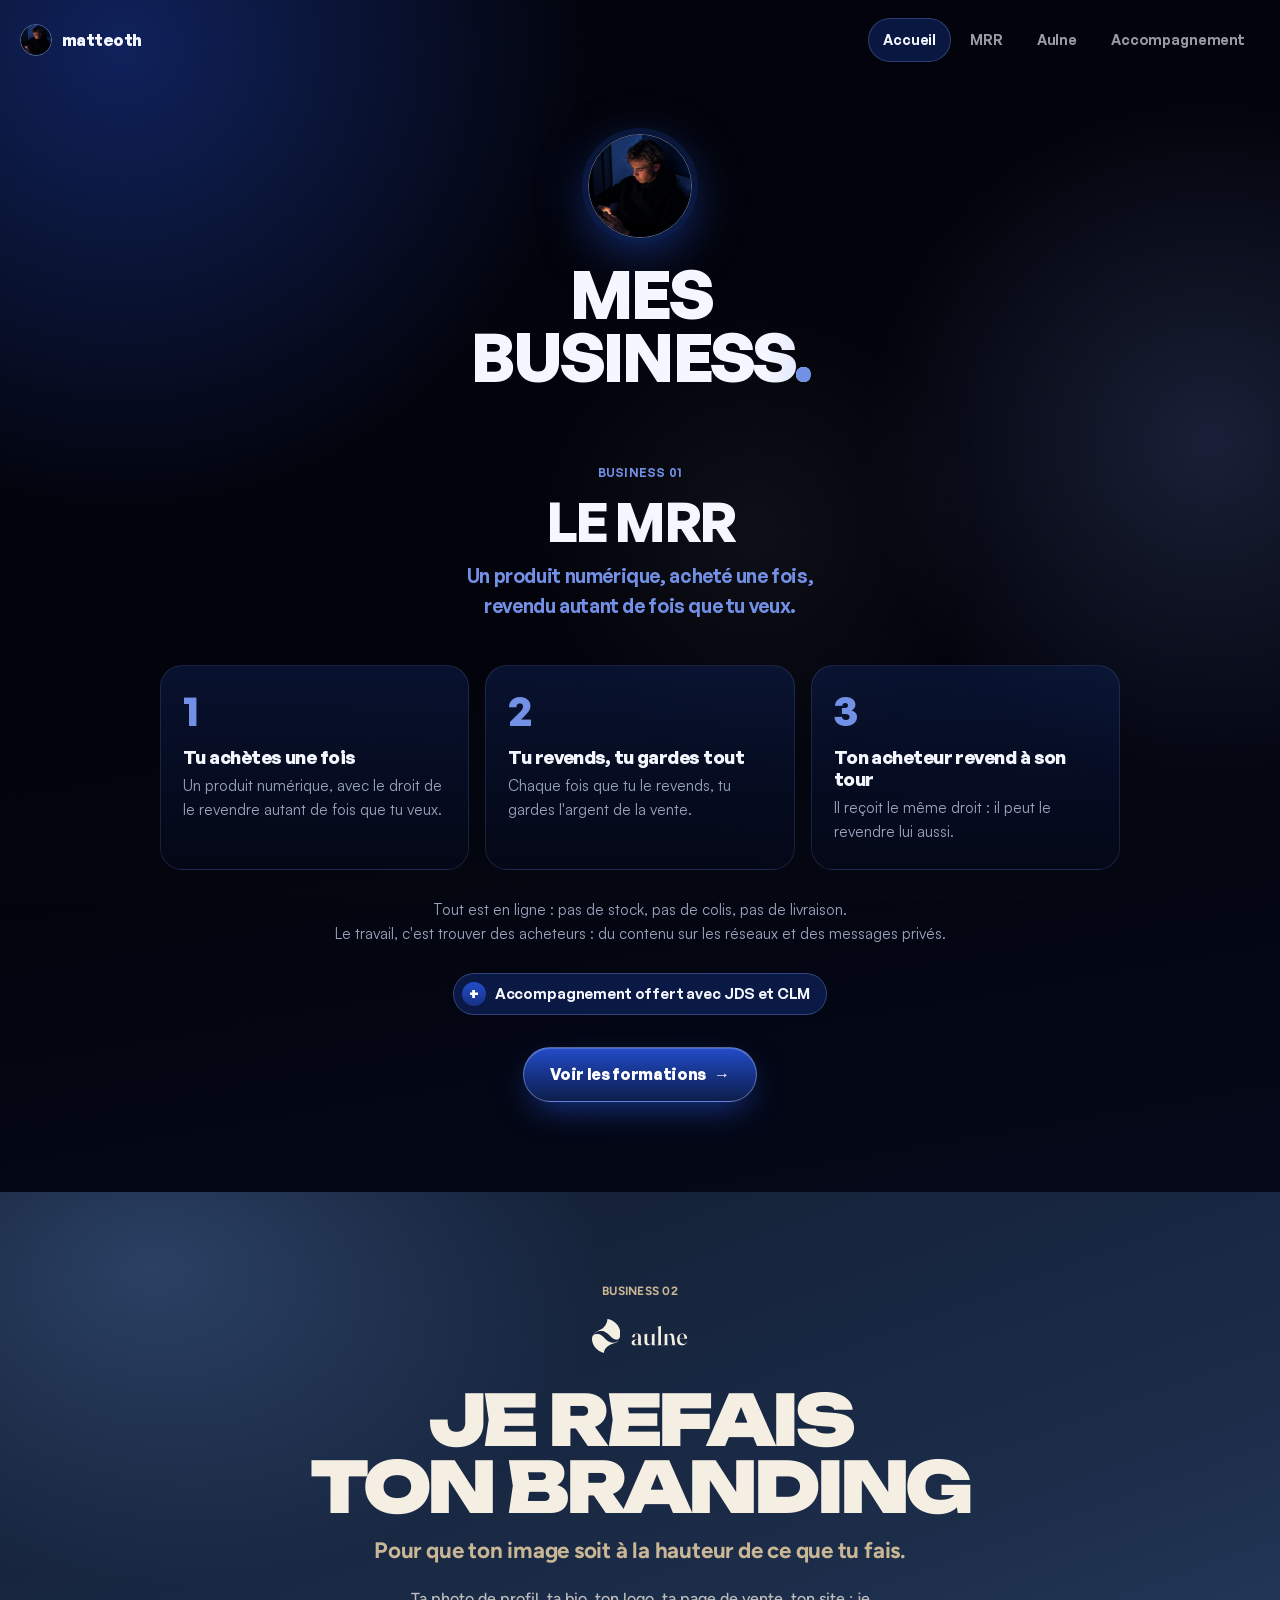
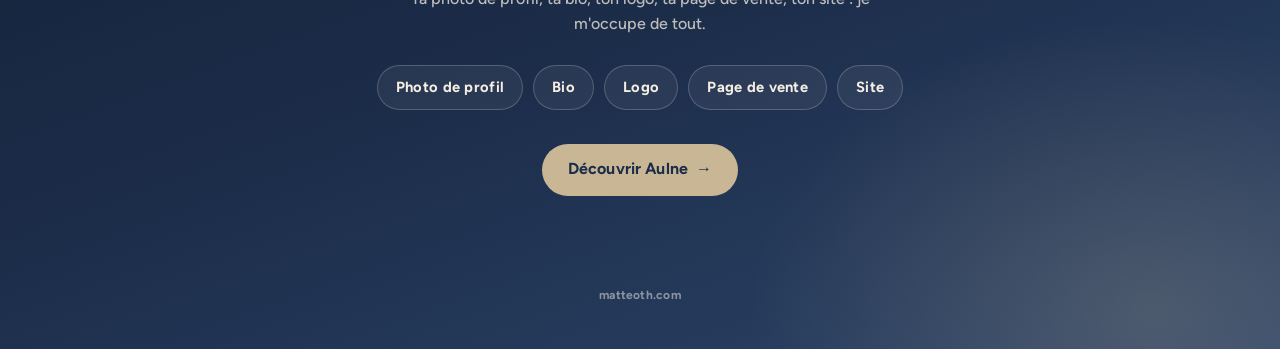
==== index.html @ e6121492 "Accompagnement : 1.1 en violet, MRR inclus dans JDS & CLM - 1.1 : le bleu vif ne convenait pas ; vio" ====
<!DOCTYPE html>
<html lang="fr">
<head>
  <meta charset="UTF-8" />
  <!-- Le zoom reste AUTORISÉ : couper le pincement prive de la page ceux
       qui en ont besoin pour la lire. -->
  <meta name="viewport" content="width=device-width, initial-scale=1, viewport-fit=cover" />

  <title>Matteo — Mes business</title>
  <meta name="description" content="Mes business : le MRR, des formations pour vendre des produits numériques, et Aulne — je refais ton branding." />
  <link rel="canonical" href="https://matteoth.com/" />
  <meta property="og:type" content="website" />
  <meta property="og:url" content="https://matteoth.com/" />
  <meta property="og:title" content="Matteo — Mes business" />
  <meta property="og:description" content="Mes business : le MRR et Aulne." />
  <meta property="og:locale" content="fr_FR" />

  <!-- Tous dérivés d'une seule photo par scripts/marque.py. -->
  <link rel="icon" type="image/png" sizes="32x32" href="/assets/favicon-32.png?v=3" />
  <link rel="icon" type="image/png" sizes="192x192" href="/assets/favicon-192.png?v=3" />
  <!-- Safari demande /apple-touch-icon.png à la racine sans lire ce HTML :
       le fichier ne peut pas déménager. -->
  <link rel="apple-touch-icon" sizes="180x180" href="/apple-touch-icon.png?v=3" />
  <meta name="theme-color" content="#040817" />

  <!-- Polices servies par le site (voir assets/fonts.css). Le crossorigin
       n'est pas décoratif : sans lui le préchargement est refait. -->
  <link rel="preload" href="/assets/fonts/general-sans-700.woff2" as="font" type="font/woff2" crossorigin />
  <link rel="preload" href="/assets/fonts/satoshi-400.woff2" as="font" type="font/woff2" crossorigin />
  <link rel="stylesheet" href="/assets/fonts.css" />
  <link rel="preload" href="/aulne/fonts/unbounded-latin-wght-normal.woff2" as="font" type="font/woff2" crossorigin />
  <link rel="stylesheet" href="/assets/site.css?v=19" />
</head>

<body>
  <div class="halo vif" aria-hidden="true"></div>
  <div class="halo clair" aria-hidden="true"></div>
  <div class="halo blanc" aria-hidden="true"></div>
  <div class="grain" aria-hidden="true"></div>

  <!-- EN-TÊTE DE PAGE : la barre, la photo, le titre. Plus d'horizon ni de
       cartes : consigne de Thomas, les deux business s'expliquent juste
       dessous, chacun dans sa propre section. -->
  <div class="premier-ecran">

    <!-- La marque à gauche, la barre à droite : la même disposition que la
         page Aulne, dans les couleurs du site. -->
    <header class="entete">
      <a class="marque" href="/"><img src="/assets/profil.jpg?v=3" alt="" width="32" height="32" />matteoth</a>
      <nav class="barre" aria-label="Navigation">
        <a href="/" aria-current="page">Accueil</a>
        <a href="/mrr">MRR</a>
        <a href="/aulne">Aulne</a>
        <a href="/accompagnement">Accompagnement</a>
      </nav>
    </header>

    <main>
      <img src="/assets/profil.jpg?v=3" alt="Matteo" class="profil" width="104" height="104" />
      <h1 class="titre">Mes<br />business<span class="point">.</span></h1>

    </main>
  </div>

  <!-- LE BUSINESS — le MRR, avec les mots de Matteo. Volontairement
       simple : deux versions illustrées (au trait, puis en relief avec une
       scène animée) ont été jugées chargées. Trois étapes, une ligne de
       faits, un bouton. Rien d'ajouté : ni chiffre, ni promesse de gain. -->
  <section class="business" id="business">
    <span class="surtitre">Business 01</span>
    <h2 class="titre">Le MRR</h2>
    <p class="accroche">Un produit numérique, acheté une fois, revendu autant de fois que tu veux.</p>

    <ol class="etapes">
      <li class="etape">
        <span class="num">1</span>
        <h3>Tu achètes une fois</h3>
        <p>Un produit numérique, avec le droit de le revendre autant de fois que tu veux.</p>
      </li>
      <li class="etape">
        <span class="num">2</span>
        <h3>Tu revends, tu gardes tout</h3>
        <p>Chaque fois que tu le revends, tu gardes l'argent de la vente.</p>
      </li>
      <li class="etape">
        <span class="num">3</span>
        <h3>Ton acheteur revend à son tour</h3>
        <p>Il reçoit le même droit : il peut le revendre lui aussi.</p>
      </li>
    </ol>

    <p class="en-ligne">
      Tout est en ligne : pas de stock, pas de colis, pas de livraison.<br />
      Le travail, c'est trouver des acheteurs : du contenu sur les réseaux et des messages privés.
    </p>

    <p class="cadeau"><span class="cadeau-ico" aria-hidden="true">+</span>Accompagnement offert avec JDS et CLM</p>
    <div class="suite"><a class="acheter" href="/mrr">Voir les formations <span aria-hidden="true">&rarr;</span></a></div>
  </section>

  <!-- AULNE — business 02, DANS LA DA D'AULNE et non dans celle du site :
       même fond nuit → marine → indigo, mêmes polices (Unbounded, Figtree),
       même logo que la page /aulne. Texte au TUTOIEMENT et à la première
       personne, à la demande de Thomas : plus familier que le vouvoiement de
       la plateforme de marque. -->
  <svg width="0" height="0" style="position:absolute" aria-hidden="true">
    <defs>
      <symbol id="emb" viewBox="0 0 836 1000"><path d="M455.3 2.4C454.1 4.5 452.6 9.3 451.8 13.4C451.0 17.5 451.1 22.4 450.6 26.8C450.1 31.3 449.5 35.8 448.8 40.3C448.1 44.7 447.4 49.2 446.5 53.7C445.6 58.2 444.6 62.6 443.5 67.1C442.4 71.6 441.2 76.1 440.0 80.5C438.7 85.0 437.4 89.5 435.9 94.0C434.5 98.4 432.9 102.9 431.2 107.4C429.6 111.9 428.0 116.3 426.2 120.8C424.4 125.3 422.4 129.8 420.3 134.2C418.2 138.7 416.1 143.2 413.8 147.7C411.5 152.1 409.1 156.6 406.6 161.1C404.1 165.5 401.4 170.0 398.6 174.5C395.9 179.0 393.1 183.4 390.1 187.9C387.0 192.4 383.9 196.9 380.5 201.3C377.2 205.8 373.7 210.3 370.0 214.8C366.3 219.2 362.4 223.7 358.3 228.2C354.2 232.7 349.8 237.3 345.5 241.6C341.3 246.0 337.0 250.3 332.7 254.3C328.5 258.3 324.4 261.8 320.0 265.5C315.7 269.1 311.2 272.8 306.8 276.2C302.4 279.7 297.9 283.1 293.4 286.3C288.9 289.5 284.4 292.7 280.0 295.6C275.5 298.6 271.0 301.3 266.5 304.0C262.1 306.7 257.6 309.3 253.1 311.9C248.6 314.4 244.2 316.8 239.7 319.3C235.2 321.7 230.7 324.1 226.3 326.4C221.8 328.7 217.3 330.9 212.8 333.0C208.4 335.1 203.9 337.2 199.4 339.3C195.0 341.3 190.5 343.4 186.0 345.6C181.5 347.8 177.1 350.1 172.6 352.4C168.1 354.7 163.6 357.0 159.2 359.3C154.7 361.6 150.2 363.9 145.7 366.3C141.3 368.7 136.8 371.3 132.3 374.0C127.8 376.7 123.4 379.5 118.9 382.4C114.4 385.3 109.9 388.2 105.5 391.4C101.0 394.6 96.5 398.0 92.1 401.6C87.8 405.1 83.7 408.7 79.4 412.6C75.2 416.5 70.6 420.9 66.6 425.0C62.5 429.2 58.6 433.4 55.0 437.7C51.4 441.9 48.2 446.2 45.0 450.6C41.8 455.0 38.7 459.6 35.8 464.0C33.0 468.5 30.5 473.0 28.1 477.5C25.7 481.9 23.5 486.4 21.4 490.9C19.3 495.4 17.3 499.8 15.6 504.3C13.9 508.8 12.4 513.3 11.0 517.7C9.6 522.2 8.4 526.7 7.3 531.2C6.1 535.6 5.1 540.1 4.2 544.6C3.4 549.1 2.6 553.5 2.1 558.0C1.5 562.5 1.2 567.0 0.9 571.4C0.6 575.9 0.3 580.4 0.2 584.9C0.0 589.3 0.1 593.8 0.2 598.3C0.3 602.7 0.6 607.2 1.0 611.7C1.3 616.2 1.6 620.6 2.1 625.1C2.6 629.6 3.3 634.1 4.0 638.5C4.8 643.0 5.5 647.5 6.4 652.0C7.3 656.4 8.3 660.9 9.3 665.4C10.4 669.9 11.6 674.3 12.8 678.8C14.1 683.3 15.4 687.8 16.8 692.2C18.1 696.7 19.6 701.2 21.1 705.7C22.7 710.1 24.4 714.6 26.1 719.1C27.8 723.6 29.6 728.0 31.5 732.5C33.4 737.0 35.4 741.5 37.4 745.9C39.5 750.4 41.6 754.9 43.9 759.3C46.2 763.8 48.9 768.3 51.4 772.8C54.0 777.2 56.4 781.7 59.1 786.2C61.8 790.7 64.7 795.1 67.6 799.6C70.6 804.1 73.6 808.6 76.8 813.0C79.9 817.5 83.2 822.1 86.5 826.5C89.9 830.8 93.4 834.9 96.9 839.1C100.4 843.3 103.7 847.3 107.5 851.6C111.4 855.9 115.6 860.4 119.8 864.8C124.1 869.3 128.8 873.9 133.3 878.2C137.7 882.6 142.2 886.7 146.7 890.7C151.2 894.7 155.6 898.3 160.1 902.0C164.6 905.7 169.1 909.4 173.5 912.8C178.0 916.2 182.5 919.4 187.0 922.6C191.4 925.8 195.9 928.9 200.4 931.9C204.9 934.9 209.3 937.8 213.8 940.6C218.3 943.4 222.8 946.0 227.2 948.6C231.7 951.2 236.2 953.9 240.7 956.3C245.1 958.7 249.6 961.1 254.1 963.3C258.5 965.6 263.0 967.7 267.5 969.8C272.0 971.9 276.4 974.0 280.9 976.0C285.4 977.9 289.9 979.8 294.3 981.6C298.8 983.4 303.3 985.1 307.8 986.7C312.2 988.4 316.7 989.9 321.2 991.4C325.7 992.9 330.3 994.9 334.6 995.8C338.9 996.8 344.1 998.6 346.8 997.0C349.6 995.5 350.1 990.6 351.2 986.6C352.3 982.6 352.5 977.6 353.2 973.2C354.0 968.7 354.8 964.2 355.9 959.7C356.9 955.3 358.1 950.8 359.4 946.3C360.7 941.8 362.1 937.4 363.8 932.9C365.4 928.4 367.2 923.9 369.2 919.5C371.1 915.0 373.4 910.5 375.6 906.0C377.8 901.6 380.0 897.1 382.5 892.6C385.0 888.1 387.8 883.7 390.6 879.2C393.5 874.7 396.4 870.2 399.6 865.8C402.8 861.3 406.4 856.7 410.0 852.3C413.5 848.0 417.2 843.5 421.0 839.4C424.7 835.3 428.6 831.3 432.5 827.6C436.3 823.8 439.9 820.6 444.0 817.0C448.2 813.4 452.9 809.5 457.3 805.9C461.8 802.4 466.3 799.0 470.8 795.8C475.2 792.6 479.7 789.6 484.2 786.6C488.7 783.7 493.1 780.9 497.6 778.3C502.1 775.6 506.6 773.1 511.0 770.7C515.5 768.3 520.0 765.9 524.4 763.6C528.9 761.3 533.4 759.1 537.9 757.0C542.3 755.0 546.8 753.1 551.3 751.2C555.8 749.3 560.2 747.3 564.7 745.5C569.2 743.6 573.7 741.9 578.1 740.2C582.6 738.5 587.1 736.9 591.6 735.3C596.0 733.7 600.5 732.2 605.0 730.6C609.5 729.0 613.9 727.2 618.4 725.7C622.9 724.1 627.4 722.8 631.8 721.3C636.3 719.8 640.8 718.4 645.3 716.8C649.7 715.2 654.2 713.4 658.7 711.7C663.2 710.1 667.6 708.6 672.1 706.8C676.6 705.0 681.0 703.0 685.5 701.0C690.0 699.0 694.5 696.9 698.9 694.8C703.4 692.6 707.9 690.3 712.4 687.9C716.8 685.6 721.3 683.1 725.8 680.4C730.3 677.7 734.8 674.8 739.2 671.7C743.6 668.6 748.0 665.2 752.0 662.0C756.1 658.7 759.9 655.3 763.3 652.1C766.8 648.9 769.4 646.3 772.6 642.8C775.9 639.2 779.7 635.0 782.9 630.9C786.0 626.8 790.6 620.0 791.6 618.1C792.7 616.2 791.7 617.0 789.2 619.5C786.7 621.9 780.9 628.5 776.6 632.8C772.3 637.1 767.7 641.4 763.2 645.1C758.7 648.9 754.2 652.2 749.8 655.3C745.3 658.4 740.8 661.3 736.3 663.9C731.9 666.5 727.4 668.8 722.9 671.0C718.4 673.2 714.0 675.4 709.5 677.3C705.0 679.2 700.5 680.9 696.1 682.4C691.6 684.0 687.1 685.6 682.6 686.8C678.2 688.1 673.7 689.1 669.2 690.1C664.7 691.0 660.3 691.9 655.8 692.6C651.3 693.3 646.9 693.8 642.4 694.3C637.9 694.8 633.4 695.4 629.0 695.6C624.5 695.9 620.0 695.9 615.5 695.8C611.1 695.7 606.6 695.2 602.1 694.9C597.6 694.5 593.2 694.2 588.7 693.5C584.2 692.9 579.7 692.1 575.3 691.2C570.8 690.2 566.3 689.1 561.8 688.0C557.4 686.9 552.9 685.7 548.4 684.4C543.9 683.1 539.5 681.8 535.0 680.2C530.5 678.6 526.0 676.8 521.6 674.9C517.1 673.0 512.6 670.9 508.1 668.8C503.7 666.6 499.2 664.4 494.7 662.1C490.3 659.7 485.8 657.2 481.3 654.6C476.8 652.0 472.4 649.2 467.9 646.3C463.4 643.4 458.9 640.3 454.5 637.1C450.0 633.9 445.5 630.6 441.0 627.1C436.6 623.7 432.0 620.1 427.6 616.4C423.2 612.8 419.0 609.0 414.7 605.3C410.5 601.6 406.2 597.7 402.2 594.1C398.2 590.4 394.9 587.4 390.8 583.4C386.8 579.5 382.2 574.9 377.8 570.5C373.3 566.1 368.8 561.5 364.3 557.0C359.9 552.6 355.4 548.1 350.9 543.6C346.4 539.2 341.9 534.7 337.5 530.4C333.0 526.1 328.4 521.9 324.2 518.0C320.0 514.2 316.4 510.8 312.2 507.2C308.0 503.7 303.6 500.1 299.1 496.6C294.7 493.2 290.2 489.8 285.7 486.6C281.2 483.4 276.8 480.4 272.3 477.5C267.8 474.7 263.3 472.0 258.9 469.4C254.4 466.9 249.9 464.6 245.4 462.4C241.0 460.2 236.5 458.0 232.0 456.1C227.5 454.2 223.1 452.6 218.6 451.0C214.1 449.4 209.7 448.0 205.2 446.6C200.7 445.3 196.2 443.9 191.8 442.9C187.3 441.8 182.8 441.0 178.3 440.3C173.9 439.6 169.4 439.1 164.9 438.8C160.4 438.4 156.0 438.2 151.5 438.2C147.0 438.1 142.5 438.1 138.1 438.4C133.6 438.6 129.1 439.1 124.6 439.7C120.2 440.4 115.7 441.3 111.2 442.3C106.7 443.3 102.3 444.5 97.8 445.9C93.3 447.3 88.8 448.8 84.4 450.7C79.9 452.6 75.4 454.9 70.9 457.4C66.5 459.9 62.0 462.7 57.5 465.8C53.1 469.0 48.5 472.4 44.3 476.3C40.1 480.1 35.4 486.5 32.4 488.9C29.4 491.4 26.3 492.8 26.2 491.0C26.2 489.3 29.5 482.8 31.9 478.4C34.3 474.1 37.5 469.5 40.6 465.0C43.7 460.5 47.0 456.0 50.6 451.6C54.2 447.2 58.1 443.0 62.1 438.7C66.1 434.5 70.3 430.1 74.5 426.1C78.7 422.2 82.9 418.7 87.2 415.2C91.6 411.7 96.2 408.5 100.7 405.3C105.1 402.2 109.6 399.2 114.1 396.3C118.6 393.5 123.0 390.8 127.5 388.3C132.0 385.8 136.5 383.6 140.9 381.3C145.4 379.1 149.9 376.8 154.4 374.9C158.8 372.9 163.3 371.2 167.8 369.5C172.3 367.9 176.7 366.4 181.2 364.9C185.7 363.4 190.2 361.9 194.6 360.5C199.1 359.2 203.6 358.1 208.1 357.1C212.5 356.1 217.0 355.3 221.5 354.5C226.0 353.8 230.4 353.1 234.9 352.6C239.4 352.0 243.8 351.6 248.3 351.3C252.8 351.0 257.3 350.9 261.7 350.9C266.2 350.9 270.7 350.9 275.2 351.1C279.6 351.3 284.1 351.7 288.6 352.2C293.1 352.7 297.5 353.4 302.0 354.0C306.5 354.7 311.0 355.4 315.4 356.3C319.9 357.2 324.4 358.2 328.9 359.4C333.3 360.6 337.8 362.0 342.3 363.4C346.8 364.9 351.2 366.4 355.7 368.1C360.2 369.8 364.7 371.7 369.1 373.6C373.6 375.6 378.1 377.7 382.6 379.8C387.0 382.0 391.5 384.2 396.0 386.6C400.4 389.1 404.9 391.7 409.4 394.4C413.9 397.1 418.3 399.8 422.8 402.6C427.3 405.5 431.8 408.5 436.2 411.7C440.7 414.8 445.3 418.2 449.7 421.5C454.1 424.8 458.4 428.0 462.6 431.4C466.9 434.9 471.0 438.5 475.1 442.1C479.3 445.7 483.5 449.4 487.8 453.1C492.0 456.9 496.1 460.5 500.5 464.6C504.8 468.7 509.4 473.1 513.9 477.5C518.4 481.8 523.1 486.5 527.2 490.6C531.4 494.7 535.0 498.3 538.8 502.0C542.6 505.8 546.5 509.7 550.0 513.1C553.4 516.5 555.9 519.0 559.5 522.4C563.1 525.8 567.2 529.7 571.4 533.5C575.6 537.3 580.4 541.5 584.8 545.1C589.1 548.7 593.1 552.0 597.5 555.3C601.8 558.7 606.3 562.2 610.7 565.4C615.2 568.5 619.7 571.4 624.2 574.3C628.6 577.1 633.1 580.0 637.6 582.4C642.1 584.9 646.5 587.0 651.0 589.1C655.5 591.1 660.0 593.0 664.4 594.7C668.9 596.4 673.4 598.1 677.9 599.5C682.3 600.9 686.8 602.2 691.3 603.1C695.7 604.1 700.2 604.7 704.7 605.3C709.2 605.9 713.6 606.5 718.1 606.7C722.6 606.9 727.1 606.9 731.5 606.6C736.0 606.3 740.5 605.7 745.0 604.7C749.4 603.8 753.9 602.5 758.4 600.9C762.9 599.3 767.4 597.3 771.8 594.9C776.2 592.4 780.8 589.5 784.8 586.2C788.9 582.8 792.6 578.9 796.1 574.9C799.6 570.8 803.0 566.2 805.9 561.8C808.8 557.4 811.3 552.9 813.5 548.4C815.8 543.9 817.5 539.5 819.3 535.0C821.1 530.5 822.7 526.0 824.2 521.6C825.6 517.1 826.9 512.6 828.0 508.1C829.1 503.7 829.9 499.2 830.8 494.7C831.6 490.3 832.3 485.8 833.0 481.3C833.6 476.8 834.1 472.4 834.6 467.9C835.0 463.4 835.4 458.9 835.6 454.5C835.9 450.0 836.0 445.5 836.0 441.0C836.1 436.6 836.2 432.1 836.0 427.6C835.8 423.1 835.4 418.7 835.0 414.2C834.7 409.7 834.3 405.2 833.9 400.8C833.5 396.3 833.2 391.8 832.6 387.3C832.1 382.9 831.3 378.4 830.6 373.9C829.9 369.4 829.0 365.0 828.1 360.5C827.3 356.0 826.5 351.6 825.5 347.1C824.5 342.6 823.3 338.1 822.1 333.7C820.9 329.2 819.7 324.7 818.4 320.2C817.1 315.8 815.8 311.3 814.5 306.8C813.1 302.3 811.7 297.9 810.1 293.4C808.5 288.9 806.7 284.4 804.9 280.0C803.1 275.5 801.2 271.0 799.3 266.5C797.4 262.1 795.5 257.6 793.4 253.1C791.3 248.6 789.1 244.2 786.8 239.7C784.6 235.2 782.1 230.7 779.6 226.3C777.1 221.8 774.6 217.3 771.9 212.8C769.2 208.4 766.4 203.9 763.5 199.4C760.6 195.0 757.6 190.5 754.5 186.0C751.4 181.5 748.1 177.1 744.7 172.6C741.2 168.1 737.3 163.6 733.7 159.2C730.0 154.8 726.5 150.5 722.6 146.2C718.7 141.9 714.5 137.4 710.5 133.3C706.4 129.1 702.0 125.1 698.1 121.4C694.3 117.7 691.2 114.7 687.2 111.1C683.2 107.6 678.4 103.6 674.0 100.0C669.6 96.3 665.1 92.5 660.6 89.1C656.1 85.6 651.6 82.5 647.2 79.3C642.7 76.2 638.2 73.0 633.7 70.0C629.3 67.1 624.8 64.1 620.3 61.4C615.9 58.7 611.4 56.2 606.9 53.6C602.4 51.1 598.0 48.6 593.5 46.2C589.0 43.8 584.5 41.5 580.1 39.4C575.6 37.2 571.1 35.2 566.6 33.3C562.2 31.3 557.7 29.3 553.2 27.5C548.7 25.6 544.3 23.8 539.8 22.1C535.3 20.4 530.8 19.0 526.4 17.5C521.9 16.0 517.4 14.5 512.9 13.1C508.5 11.7 504.0 10.3 499.5 9.1C495.0 7.8 490.6 6.8 486.1 5.7C481.6 4.6 477.1 3.4 472.7 2.6C468.2 1.8 462.3 0.8 459.4 0.8C456.5 0.8 456.6 0.3 455.3 2.4Z"/></symbol>
      <symbol id="word" viewBox="0 0 4364 1520"><path d="M563 1385V1377L553 1386V763Q553 682 520.5 639.5Q488 597 425 597Q355 597 321.5 631.0Q288 665 288 705V780Q288 825 257.0 855.5Q226 886 177 886Q142 886 119.0 864.0Q96 842 96 798Q96 746 136.5 697.0Q177 648 256.0 616.0Q335 584 450 584Q607 584 684.5 651.5Q762 719 762 841V1366Q762 1404 775.0 1420.5Q788 1437 807 1437Q825 1437 839.0 1426.0Q853 1415 856 1391Q857 1387 858.5 1386.0Q860 1385 861 1385Q864 1385 865.0 1386.0Q866 1387 866 1391Q866 1408 850.0 1432.5Q834 1457 799.0 1476.0Q764 1495 706 1495Q632 1495 597.5 1464.5Q563 1434 563 1385ZM47 1285Q47 1179 134.5 1113.5Q222 1048 407 1048Q473 1048 516.0 1060.5Q559 1073 595 1092L588 1099Q552 1082 513.0 1072.0Q474 1062 426 1062Q344 1062 300.0 1113.0Q256 1164 256 1254Q256 1341 298.0 1388.5Q340 1436 407 1436Q453 1436 498.0 1415.0Q543 1394 573 1355L583 1361Q539 1426 462.5 1461.0Q386 1496 298 1496Q186 1496 116.5 1437.0Q47 1378 47 1285ZM1607 1447V1320V1315V693Q1607 687 1604.0 684.0Q1601 681 1594 681H1523Q1519 681 1517.0 679.0Q1515 677 1515 674Q1515 671 1517.0 669.5Q1519 668 1523 667L1786 593Q1794 591 1797.5 590.5Q1801 590 1805 590Q1810 590 1812.5 593.0Q1815 596 1815 601V1425Q1815 1437 1820.5 1444.5Q1826 1452 1839 1455L1898 1464Q1904 1465 1906.0 1467.0Q1908 1469 1908 1472Q1908 1474 1906.0 1476.0Q1904 1478 1900 1478H1634Q1621 1478 1614.0 1470.0Q1607 1462 1607 1447ZM1042 1240V693Q1042 687 1039.0 684.0Q1036 681 1029 681H957Q953 681 951.0 679.0Q949 677 949 674Q949 671 951.5 669.5Q954 668 957 667L1222 593Q1230 591 1233.5 590.5Q1237 590 1240 590Q1245 590 1247.5 593.0Q1250 596 1250 601V1219Q1250 1314 1293.5 1358.0Q1337 1402 1409 1402Q1454 1402 1500.5 1382.5Q1547 1363 1594 1320L1628 1289L1637 1299L1602 1330Q1501 1421 1421.5 1457.5Q1342 1494 1272 1494Q1172 1494 1107.0 1432.0Q1042 1370 1042 1240ZM2310 11V1425Q2310 1437 2316.0 1444.5Q2322 1452 2334 1455L2393 1464Q2399 1465 2401.0 1467.0Q2403 1469 2403 1472Q2403 1474 2401.0 1476.0Q2399 1478 2395 1478H2014Q2012 1478 2009.5 1476.0Q2007 1474 2007 1472Q2007 1469 2010.0 1466.5Q2013 1464 2020 1463L2078 1455Q2091 1452 2096.5 1444.5Q2102 1437 2102 1426V103Q2102 97 2099.5 94.0Q2097 91 2090 91H2018Q2014 91 2012.0 89.0Q2010 87 2010 84Q2010 81 2012.5 79.5Q2015 78 2018 77L2282 3Q2290 1 2293.5 0.5Q2297 0 2300 0Q2305 0 2307.5 3.0Q2310 6 2310 11ZM2801 599V1425Q2801 1437 2807.0 1444.5Q2813 1452 2825 1455L2884 1464Q2894 1466 2894 1472Q2894 1478 2886 1478H2505Q2503 1478 2500.5 1476.0Q2498 1474 2498 1472Q2498 1470 2500.0 1468.0Q2502 1466 2507 1465L2569 1455Q2582 1452 2587.5 1444.5Q2593 1437 2593 1426V691Q2593 685 2590.5 682.0Q2588 679 2581 679H2509Q2505 679 2503.0 677.0Q2501 675 2501 672Q2501 669 2503.5 667.5Q2506 666 2509 665L2773 591Q2781 589 2784.5 588.5Q2788 588 2791 588Q2796 588 2798.5 591.0Q2801 594 2801 599ZM2784 789 2775 780 2810 748Q2907 661 2977.0 623.0Q3047 585 3110 585Q3202 585 3253.5 644.0Q3305 703 3321 827L3398 1418Q3400 1434 3407.0 1444.0Q3414 1454 3430 1457L3481 1465Q3486 1466 3488.0 1467.5Q3490 1469 3490 1472Q3490 1474 3488.0 1476.0Q3486 1478 3482 1478H3094Q3085 1478 3085 1472Q3085 1467 3096 1464L3157 1455Q3174 1452 3180.5 1442.0Q3187 1432 3185 1418L3116 848Q3104 759 3073.5 718.0Q3043 677 2982 677Q2942 677 2903.0 697.0Q2864 717 2818 759ZM4328 956Q4328 964 4322.5 969.0Q4317 974 4307 974H3689V958H4104Q4120 958 4120 940Q4120 768 4069.5 683.5Q4019 599 3945 599Q3881 599 3835.5 640.0Q3790 681 3765.5 762.5Q3741 844 3741 965Q3741 1171 3828.0 1276.0Q3915 1381 4055 1381Q4157 1381 4228.5 1323.0Q4300 1265 4311 1166Q4311 1162 4313.0 1160.5Q4315 1159 4316 1159Q4318 1159 4320.0 1161.0Q4322 1163 4322 1168Q4315 1263 4265.0 1337.5Q4215 1412 4134.0 1455.0Q4053 1498 3952 1498Q3832 1498 3741.0 1444.0Q3650 1390 3599.0 1291.0Q3548 1192 3548 1060Q3548 920 3600.0 812.5Q3652 705 3747.0 644.5Q3842 584 3970 584Q4079 584 4159.0 632.0Q4239 680 4283.5 764.0Q4328 848 4328 956Z"/></symbol>
    </defs>
  </svg>
  <section class="aulne-section" aria-labelledby="titre-aulne">
    <div class="aulne-int">
      <span class="aulne-surtitre">Business 02</span>
      <div class="aulne-logo" role="img" aria-label="aulne"><svg class="e" viewBox="0 0 836 1000" aria-hidden="true"><use href="#emb"/></svg><svg class="w" viewBox="0 0 4364 1520" aria-hidden="true"><use href="#word"/></svg></div>
      <h2 class="aulne-titre" id="titre-aulne">Je refais<br />ton branding</h2>
      <p class="aulne-accroche">Pour que ton image soit à la hauteur de ce que tu fais.</p>
      <p class="aulne-texte">Ta photo de profil, ta bio, ton logo, ta page de vente, ton site : je m'occupe de tout.</p>
      <ul class="aulne-pastilles">
        <li>Photo de profil</li>
        <li>Bio</li>
        <li>Logo</li>
        <li>Page de vente</li>
        <li>Site</li>
      </ul>
      <a class="aulne-bouton" href="/aulne">Découvrir Aulne <span aria-hidden="true">&rarr;</span></a>
    </div>
    <!-- Le pied vit DANS la section : posé après, il laissait une bande du
         fond bleu du site sous le marine d'Aulne. -->
    <p class="aulne-pied">matteoth.com</p>
  </section>
</body>
</html>
---- assets/fonts.css ----
/* Polices servies par le site lui-même, et non par le CDN de l'éditeur.
   Deux raisons, dans cet ordre. La page annonce dans ses mentions qu'elle ne
   dépose rien et n'appelle personne : un appel à un CDN de polices transmet
   malgré tout l'adresse IP du visiteur à un tiers, et contredit la phrase.
   Et une page de vente qui attend un tiers pour afficher son titre perd son
   titre exactement quand le tiers est lent.

   Refaire ce fichier après un changement de graisse :
   voir le README, section « Les polices ».
   Fontshare (Indian Type Foundry) — licence libre d'usage commercial,
   hébergement par ses propres moyens autorisé. */

@font-face {
  font-family: "General Sans";
  src: url("/assets/fonts/general-sans-600.woff2") format("woff2");
  font-weight: 600;
  font-style: normal;
  font-display: swap;
}

@font-face {
  font-family: "General Sans";
  src: url("/assets/fonts/general-sans-700.woff2") format("woff2");
  font-weight: 700;
  font-style: normal;
  font-display: swap;
}

@font-face {
  font-family: "Satoshi";
  src: url("/assets/fonts/satoshi-400.woff2") format("woff2");
  font-weight: 400;
  font-style: normal;
  font-display: swap;
}

@font-face {
  font-family: "Satoshi";
  src: url("/assets/fonts/satoshi-500.woff2") format("woff2");
  font-weight: 500;
  font-style: normal;
  font-display: swap;
}
---- assets/site.css ----
/* Feuille de style de matteoth.com, COMMUNE à l'accueil et à /mrr.
 *
 * Même exigence que la page Aulne — fond qui vit, titres gras et serrés,
 * très peu de texte — mais dans la DA du site : noir et bleu, General Sans
 * pour les titres, Satoshi pour le texte. La page Aulne porte sa propre
 * charte, dans aulne/aulne.css, et n'utilise pas ce fichier.
 */

*, *::before, *::after { margin: 0; padding: 0; box-sizing: border-box; }

:root {
  --bg: #02030a;          /* noir à peine bleuté, contre le banding */
  --nuit: #050a1c;        /* le bas du dégradé, avant le bleu */
  --ink: #f5f7ff;         /* 19,9:1 */
  --ink-soft: #9aa3bd;    /*  8,2:1 */
  --ink-faint: #757d95;   /*  5,0:1 — le plancher de la page */
  --bleu-nuit: #0d1e4d;   /* le bleu de la marque : aplats seulement,
                             il pèse 1,28:1 sur le fond */
  --bleu: #163183;
  --bleu-vif: #224cc9;    /* la lumière */
  --bleu-clair: #7390e7;  /*  6,7:1 */
  --bleu-pale: #b0c1f2;   /* 11,5:1 */
  --ease: cubic-bezier(0.2, 0.7, 0.1, 1);
}

/* Le fond du DOCUMENT, et pas seulement celui du body : c'est lui que
   Safari montre quand on tire la page au-delà de son bord (le geste
   « actualiser »). Sans couleur ici, le dégradé du body se répétait et
   laissait paraître une bande claire au-dessus de l'en-tête. Le bleu nuit
   du haut de la page, pour que le débord le prolonge. */
html { -webkit-text-size-adjust: 100%; background-color: #040817; }
/* Jamais de fond uni : le noir descend vers le bleu nuit. */
body {
  min-height: 100svh;
  background: linear-gradient(170deg, var(--bg) 0%, var(--bg) 35%, var(--nuit) 70%, #081236 100%);
  color: var(--ink);
  font-family: "Satoshi", system-ui, -apple-system, sans-serif;
  line-height: 1.55;
  -webkit-font-smoothing: antialiased;
  position: relative;
  overflow-x: hidden;
}

/* ============================================================
   FONDS — halos qui dérivent, grain
   ============================================================ */

/* Halos flous qui bougent lentement, comme sur Aulne, en bleus seulement.
   Le flou est dans le dégradé lui-même et non dans un filter : sur une
   grande surface, le téléphone découpe un filter en tuiles et laisse une
   arête droite à l'écran. */
.halo { position: fixed; border-radius: 50%; pointer-events: none; }
.halo.vif   { width: 75vmax; height: 75vmax; left: -28vmax; top: -34vmax;
  background: radial-gradient(closest-side, rgba(34, 76, 201, 0.42), transparent); animation: derive 24s ease-in-out infinite alternate; }
.halo.clair { width: 55vmax; height: 55vmax; right: -22vmax; top: 10vh;
  background: radial-gradient(closest-side, rgba(115, 144, 231, 0.20), transparent); animation: derive 28s ease-in-out infinite alternate-reverse; }
.halo.blanc { width: 38vmax; height: 38vmax; left: 40%; top: 32%;
  background: radial-gradient(closest-side, rgba(245, 247, 255, 0.05), transparent); animation: derive 32s ease-in-out infinite alternate; }
@keyframes derive { to { transform: translate(6vmax, 4vmax) scale(1.08); } }

/* Grain : sans lui, les dégradés se découpent en paliers. */
.grain {
  position: fixed; inset: 0; pointer-events: none;
  opacity: 0.08; mix-blend-mode: overlay;
  background-image: url("data:image/svg+xml,%3Csvg xmlns='http://www.w3.org/2000/svg' width='160' height='160'%3E%3Cfilter id='n'%3E%3CfeTurbulence type='fractalNoise' baseFrequency='0.85' numOctaves='4' stitchTiles='stitch'/%3E%3C/filter%3E%3Crect width='100%25' height='100%25' filter='url(%23n)'/%3E%3C/svg%3E");
}

/* ============================================================
   EN-TÊTE — la marque à gauche, la barre à droite (comme sur Aulne)
   ============================================================ */
.entete {
  position: relative; z-index: 2;
  display: flex; align-items: center; justify-content: space-between; gap: 12px; flex-wrap: wrap;
  padding: max(18px, env(safe-area-inset-top)) max(20px, env(safe-area-inset-right)) 0 max(20px, env(safe-area-inset-left));
}
.marque {
  display: inline-flex; align-items: center; gap: 10px; min-height: 44px;
  font-family: "General Sans", sans-serif; font-weight: 700; font-size: 1.05rem; letter-spacing: -0.03em;
  color: var(--ink); text-decoration: none;
}
.marque img {
  width: 32px; height: 32px; border-radius: 50%; object-fit: cover;
  border: 1px solid rgba(176, 193, 242, 0.45);
}

.barre { display: flex; gap: 4px; flex-wrap: wrap; }
/* 44 px de haut : un onglet se rate au pouce comme un bouton. */
.barre a {
  display: inline-flex; align-items: center; min-height: 44px;
  padding: 10px 14px; border-radius: 999px;
  font-family: "General Sans", sans-serif; font-weight: 600; font-size: 0.88rem; letter-spacing: -0.01em;
  color: rgba(245, 247, 255, 0.62); text-decoration: none;
  border: 1px solid transparent;
  transition: color 0.2s var(--ease), background 0.2s var(--ease);
}
.barre a:hover { color: var(--ink); }
/* aria-current : la page ouverte ne se signale pas qu'en couleur. */
.barre a[aria-current="page"] {
  color: var(--ink); background: rgba(22, 49, 131, 0.45);
  border-color: rgba(115, 144, 231, 0.32);
}

/* ============================================================
   TITRES — General Sans en capitales, très gras, serré
   ============================================================ */
/* Le reflet reste dans les blancs et les bleus clairs : le titre ne passe
   jamais par une teinte illisible sur le noir. */
.titre {
  font-family: "General Sans", system-ui, sans-serif; font-weight: 700;
  text-transform: uppercase; letter-spacing: -0.055em; line-height: 0.92;
  text-wrap: balance;
  background: linear-gradient(100deg, var(--ink) 0%, var(--ink) 36%, var(--bleu-pale) 50%, var(--ink) 64%, var(--ink) 100%);
  background-size: 250% auto;
  -webkit-background-clip: text; background-clip: text; color: transparent; -webkit-text-fill-color: transparent;
  animation: reflet 7s linear infinite, monte 1.1s var(--ease) both;
}
.accroche {
  margin-top: 16px;
  font-family: "General Sans", sans-serif; font-weight: 600;
  font-size: clamp(1rem, 1.8vw, 1.2rem); letter-spacing: -0.02em;
  color: var(--bleu-clair);
  animation: monte 1.1s var(--ease) 0.12s both;
}

/* ============================================================
   ACCUEIL — un écran
   ============================================================ */
/* L'en-tête de l'accueil : la barre, puis la photo et le titre. Il ne prend
   plus tout l'écran — les deux business suivent directement dessous. */
.premier-ecran { position: relative; }
.premier-ecran main {
  position: relative; z-index: 1;
  display: flex; flex-direction: column; align-items: center; text-align: center;
  padding: clamp(40px, 8vh, 80px) 20px 0;
}
.profil {
  width: clamp(76px, 18vw, 104px); height: auto; aspect-ratio: 1;
  border-radius: 50%; object-fit: cover;
  /* Liseré et lueur bleus : la photo est dans la même lumière que les halos. */
  border: 1px solid rgba(176, 193, 242, 0.5);
  box-shadow: 0 0 0 6px rgba(13, 30, 77, 0.6), 0 14px 50px rgba(34, 76, 201, 0.55);
  animation: monte 1.1s var(--ease) both;
}
/* Tailles ramenées de moitié à la demande de Thomas : à 8,5 rem, le titre
   écrasait la page au lieu de la tenir. */
.premier-ecran .titre { margin-top: 24px; font-size: clamp(2rem, 6vw, 4.25rem); }
/* Le point bat doucement : seul signe que la page est « en cours ». Hors du
   reflet, en bleu clair plein. */
.titre .point { color: var(--bleu-clair); -webkit-text-fill-color: var(--bleu-clair); animation: bat 2.4s ease-in-out infinite; }

/* ============================================================
   MRR — l'ouverture, puis les trois formations
   ============================================================ */
.contenu { position: relative; z-index: 1; max-width: 1120px; margin: 0 auto; padding: 0 20px; }
.ouverture { padding: clamp(40px, 7vh, 72px) 0 0; text-align: center; }
.ouverture .titre { font-size: clamp(1.9rem, 5vw, 3.6rem); }

/* Trois formations côte à côte, l'une sous l'autre au téléphone — jamais
   trois colonnes écrasées. */
.formations {
  display: grid; grid-template-columns: repeat(3, minmax(0, 1fr)); gap: 16px;
  margin-top: clamp(40px, 6vw, 64px);
  animation: monte 1.1s var(--ease) 0.24s both;
}
/* La carte N'EST PAS un lien : JDS et CLM ont deux destinations (une fois,
   deux fois), et deux destinations ne tiennent pas dans un lien. Le bouton
   principal prend toute la largeur : la cible reste large au pouce.
   Le liseré est un dégradé (padding + fond), pas une ombre : plus lumineux
   en haut, comme si la lumière venait des halos. */
.formation {
  position: relative; border-radius: 26px; padding: 1px;
  background: linear-gradient(160deg, rgba(176, 193, 242, 0.45), rgba(115, 144, 231, 0.08) 45%, rgba(34, 76, 201, 0.35));
}
.formation-corps {
  height: 100%; display: flex; flex-direction: column;
  padding: 26px 24px 24px; border-radius: 25px;
  background: linear-gradient(180deg, rgba(10, 20, 52, 0.96), rgba(4, 8, 22, 0.96));
}
.formation .budget {
  align-self: flex-start;
  padding: 7px 12px; border-radius: 999px;
  font-family: "General Sans", sans-serif; font-weight: 600; font-size: 12px; letter-spacing: 0.01em;
  color: var(--bleu-pale); background: rgba(22, 49, 131, 0.5);
  border: 1px solid rgba(115, 144, 231, 0.25);
}
.formation h2 {
  margin-top: 18px;
  font-family: "General Sans", sans-serif; font-weight: 700;
  font-size: clamp(1.8rem, 2.6vw, 2.2rem); letter-spacing: -0.05em; line-height: 0.95;
}
/* flex: 1 pousse le prix et les boutons en bas : une description d'une
   ligne de plus ne décale pas le prix d'une carte par rapport aux autres. */
.formation .quoi { flex: 1; margin-top: 12px; font-size: 0.95rem; color: var(--ink-soft); }
.formation .prix {
  margin-top: 26px;
  font-family: "General Sans", sans-serif; font-weight: 700;
  font-size: clamp(2rem, 3vw, 2.5rem); letter-spacing: -0.05em; line-height: 0.95;
}

/* La rangée du paiement en deux fois existe sur TOUTES les cartes, même
   celle qui n'en a pas : sans elle, le bouton de CFS remonterait de 44 px
   par rapport aux deux autres. */
.deux-fois { min-height: 44px; margin-top: 14px; display: flex; align-items: center; }
.deux-fois a {
  display: inline-flex; align-items: center; min-height: 44px; padding: 0 16px;
  border-radius: 999px; text-decoration: none;
  font-family: "General Sans", sans-serif; font-weight: 600; font-size: 0.88rem; letter-spacing: -0.01em;
  color: var(--bleu-pale);
  border: 1px solid rgba(115, 144, 231, 0.32);
  background: rgba(22, 49, 131, 0.25);
}
.deux-fois a:hover { color: var(--ink); background: rgba(22, 49, 131, 0.5); }
.deux-fois span { font-size: 0.88rem; color: var(--ink-faint); }

.acheter {
  display: flex; align-items: center; justify-content: center; gap: 8px;
  min-height: 54px; margin-top: 12px; padding: 14px 20px; border-radius: 999px;
  font-family: "General Sans", sans-serif; font-weight: 700; font-size: 1rem; letter-spacing: -0.02em;
  color: #fff; text-decoration: none;
  background: linear-gradient(180deg, var(--bleu-vif), var(--bleu) 55%, var(--bleu-nuit));
  border: 1px solid rgba(176, 193, 242, 0.45);
  box-shadow: 0 12px 34px -10px rgba(34, 76, 201, 0.8), inset 0 1px 0 rgba(255, 255, 255, 0.18);
  transition: transform 0.25s var(--ease), box-shadow 0.25s var(--ease);
}
.acheter:hover { transform: translateY(-1px); box-shadow: 0 16px 40px -10px rgba(34, 76, 201, 0.95), inset 0 1px 0 rgba(255, 255, 255, 0.18); }

.fin { padding: 88px 0 48px; text-align: center; font-family: "General Sans", sans-serif; font-weight: 600; font-size: 12px; letter-spacing: 0.02em; color: var(--ink-faint); }

/* ============================================================
   ACCUEIL — LE BUSINESS : le MRR, en trois étapes
   ============================================================
   SIMPLE, À DESSEIN. Deux versions illustrées — au trait, puis une scène
   en relief avec parallaxe — ont été jugées chargées. Il reste le titre,
   trois étapes numérotées, une ligne de faits et un bouton. */
.business { position: relative; z-index: 1; max-width: 1000px; margin: 0 auto; padding: clamp(56px, 8vh, 88px) 20px 0; text-align: center; }
.surtitre {
  font-family: "General Sans", sans-serif; font-weight: 600; font-size: 12px; letter-spacing: 0.02em;
  text-transform: uppercase; color: var(--bleu-clair);
}
.business .titre { margin-top: 12px; font-size: clamp(1.9rem, 5vw, 3.4rem); }
.business .accroche { max-width: 34ch; margin-left: auto; margin-right: auto; }

.etapes { display: grid; grid-template-columns: repeat(3, minmax(0, 1fr)); gap: 16px; margin-top: 44px; list-style: none; text-align: left; }
.etape {
  padding: 24px 22px 26px; border-radius: 22px;
  background: linear-gradient(180deg, rgba(13, 30, 77, 0.55), rgba(5, 10, 28, 0.55));
  border: 1px solid rgba(115, 144, 231, 0.18);
}
.etape .num {
  display: block;
  font-family: "General Sans", sans-serif; font-weight: 700; font-size: 2.6rem; line-height: 1; letter-spacing: -0.05em;
  color: var(--bleu-clair);
}
.etape h3 { margin-top: 14px; font-family: "General Sans", sans-serif; font-weight: 700; font-size: 1.15rem; letter-spacing: -0.03em; line-height: 1.2; }
.etape p { margin-top: 6px; font-size: 0.95rem; color: var(--ink-soft); }

.en-ligne { margin: 28px auto 0; max-width: 62ch; font-size: 0.95rem; color: var(--ink-soft); }

.business .suite { margin-top: 32px; }
.business .suite .acheter { display: inline-flex; padding: 14px 26px; }

@media (max-width: 860px) {
  .etapes { grid-template-columns: minmax(0, 1fr); max-width: 460px; margin-left: auto; margin-right: auto; }
}

/* ============================================================
   ACCUEIL — AULNE, business 02, DANS LA DA D'AULNE
   ============================================================
   Une marque à part entière avec sa charte : sa section le montre. Fond
   nuit → marine → indigo, halos sable et bleu, Unbounded très gras et
   serré, Figtree, texte crème, accroche sable — les règles validées de
   la page /aulne. Les polices sont celles qu'elle sert déjà. */
@font-face {
  font-family: "Unbounded";
  src: url("/aulne/fonts/unbounded-latin-wght-normal.woff2") format("woff2");
  font-weight: 200 900; font-style: normal; font-display: swap;
}
@font-face {
  font-family: "Figtree";
  src: url("/aulne/fonts/figtree-latin-wght-normal.woff2") format("woff2");
  font-weight: 300 900; font-style: normal; font-display: swap;
}
.aulne-section {
  position: relative; z-index: 1; overflow: hidden; margin-top: clamp(72px, 10vh, 112px);
  padding: clamp(64px, 10vh, 104px) 20px clamp(32px, 5vh, 48px);
  color: #f4eee3; font-family: "Figtree", "Helvetica Neue", Arial, sans-serif; font-weight: 700;
  /* Le fond n'est jamais uni ; les deux halos sont dans le même dégradé. */
  background:
    radial-gradient(50% 60% at 12% 10%, rgba(62, 92, 138, 0.55), transparent 70%),
    radial-gradient(45% 55% at 90% 95%, rgba(201, 182, 148, 0.22), transparent 70%),
    linear-gradient(160deg, #111c30 0%, #1c2d4a 55%, #2c4468 100%);
}
.aulne-pied { margin-top: clamp(64px, 10vh, 96px); text-align: center; font-size: 12px; letter-spacing: 0.02em; color: rgba(244, 238, 227, 0.5); }
.aulne-int { max-width: 860px; margin: 0 auto; text-align: center; }
.aulne-surtitre { display: block; font-size: 12px; letter-spacing: 0.02em; text-transform: uppercase; color: #c9b694; }
/* Le logo de la charte, jamais recomposé : seulement coloré en crème. */
.aulne-logo { display: inline-flex; align-items: center; gap: 0.32em; margin-top: 18px; font-size: 34px; line-height: 1; color: #f4eee3; }
.aulne-logo svg { display: block; fill: currentColor; }
.aulne-logo svg.e { height: 1em; width: auto; }
.aulne-logo svg.w { height: 0.58em; width: auto; margin-top: 0.02em; }
.aulne-titre {
  margin-top: 26px;
  font-family: "Unbounded", "Arial Black", sans-serif; font-weight: 900;
  text-transform: uppercase; letter-spacing: -0.06em; line-height: 0.95;
  font-size: clamp(2rem, 6.4vw, 4.4rem);
}
.aulne-accroche { margin-top: 14px; color: #c9b694; font-size: clamp(1.05rem, 2.2vw, 1.4rem); letter-spacing: -0.01em; }
.aulne-texte { max-width: 46ch; margin: 18px auto 0; font-weight: 500; font-size: 1rem; line-height: 1.55; color: rgba(244, 238, 227, 0.75); }
.aulne-pastilles { display: flex; flex-wrap: wrap; justify-content: center; gap: 10px; margin-top: 28px; list-style: none; }
.aulne-pastilles li {
  padding: 10px 18px; border-radius: 999px; font-size: 0.92rem; letter-spacing: 0.02em;
  border: 1px solid rgba(244, 238, 227, 0.22); background: rgba(244, 238, 227, 0.06);
}
.aulne-bouton {
  display: inline-flex; align-items: center; gap: 8px; min-height: 52px; margin-top: 34px; padding: 0 26px;
  border-radius: 999px; text-decoration: none; font-size: 1rem; letter-spacing: 0.01em;
  color: #1c2d4a; background: #c9b694;
  transition: transform 0.25s var(--ease), background 0.25s var(--ease);
}
.aulne-bouton:hover { transform: translateY(-1px); background: #d6c6a8; }
@media (prefers-reduced-motion: reduce) { .aulne-bouton { transition: none; } }

/* « Accompagnement offert » : une pastille sous le titre de /mrr et avant
   le bouton de l'accueil, puis une ligne sur chaque carte. Bleu clair et
   non vert « promo » : c'est une partie de l'offre, pas une réduction. */
.cadeau {
  display: inline-flex; align-items: center; gap: 9px; margin-top: 20px; padding: 8px 16px 8px 8px;
  border-radius: 999px; font-family: "General Sans", sans-serif; font-weight: 600; font-size: 0.92rem; letter-spacing: -0.01em;
  color: var(--ink); background: rgba(22, 49, 131, 0.45); border: 1px solid rgba(115, 144, 231, 0.35);
}
.cadeau-ico {
  width: 24px; height: 24px; border-radius: 50%; display: grid; place-items: center;
  font-weight: 700; font-size: 1rem; line-height: 1; color: #fff;
  background: linear-gradient(180deg, var(--bleu-vif), var(--bleu));
}
.business .cadeau { margin-top: 28px; }
.business .cadeau + .suite { margin-top: 20px; }
.formation .offert.vide { visibility: hidden; }
.formation .offert { margin-top: 8px; font-family: "General Sans", sans-serif; font-weight: 600; font-size: 0.9rem; color: var(--bleu-clair); }

/* ============================================================
   ACCOMPAGNEMENT — les trois accompagnements, contenu à venir
   ============================================================ */
.accomps { display: grid; grid-template-columns: repeat(3, minmax(0, 1fr)); gap: 16px; margin-top: clamp(36px, 5vw, 56px); }
.accomp {
  border-radius: 24px; padding: 26px 24px 28px;
  background: linear-gradient(180deg, rgba(13, 30, 77, 0.6), rgba(5, 10, 28, 0.6));
  border: 1px solid rgba(115, 144, 231, 0.22);
}
.accomp-tag { font-family: "General Sans", sans-serif; font-weight: 600; font-size: 12px; text-transform: uppercase; letter-spacing: 0.02em; color: var(--bleu-clair); }
.accomp h2 { margin-top: 10px; font-family: "General Sans", sans-serif; font-weight: 700; font-size: clamp(1.9rem, 3vw, 2.4rem); letter-spacing: -0.05em; line-height: 0.95; }
.accomp-bientot {
  display: inline-block; margin-top: 18px; padding: 7px 13px; border-radius: 999px;
  font-family: "General Sans", sans-serif; font-weight: 600; font-size: 0.85rem; color: var(--bleu-pale);
  background: rgba(22, 49, 131, 0.4); border: 1px solid rgba(115, 144, 231, 0.25);
}
/* Trois fonds différents : MRR garde le bleu nuit du site, 1.1 passe en
   violet profond, Aulne prend le marine de sa charte. */
/* 1.1 en violet profond, choisi par Matteo : le bleu vif d'abord essayé
   jurait avec le reste de la page. Le violet reste dans les tons froids
   du site et ne se confond ni avec MRR ni avec Aulne. */
.accomp.un-un {
  background:
    radial-gradient(70% 80% at 15% 0%, rgba(139, 92, 246, 0.35), transparent 70%),
    linear-gradient(160deg, #2a1a6b 0%, #1b1050 50%, #120a33 100%);
  border-color: rgba(167, 139, 250, 0.4);
}
.accomp.un-un .accomp-tag { color: #c4b5fd; }
.accomp.un-un .accomp-bientot { color: #ede9fe; background: rgba(139, 92, 246, 0.35); border-color: rgba(196, 181, 253, 0.4); }
.accomp-inclus { margin-top: 16px; font-size: 0.98rem; color: var(--ink-soft); }
.accomp-inclus strong { font-family: "General Sans", sans-serif; font-weight: 700; color: var(--ink); }
.accomp-lien {
  display: inline-flex; align-items: center; gap: 8px; min-height: 44px; margin-top: 14px; padding: 0 18px;
  border-radius: 999px; text-decoration: none;
  font-family: "General Sans", sans-serif; font-weight: 600; font-size: 0.9rem; color: #fff;
  background: linear-gradient(180deg, var(--bleu-vif), var(--bleu) 55%, var(--bleu-nuit));
  border: 1px solid rgba(176, 193, 242, 0.4);
}
.accomp-lien:hover { filter: brightness(1.1); }
.accomp.aulne {
  background:
    radial-gradient(60% 70% at 85% 100%, rgba(201, 182, 148, 0.22), transparent 70%),
    linear-gradient(160deg, #111c30 0%, #1c2d4a 55%, #2c4468 100%);
  border-color: rgba(201, 182, 148, 0.35);
}
.accomp.aulne .accomp-tag { color: #c9b694; }
.accomp.aulne h2 { color: #f4eee3; }
.accomp.aulne .accomp-bientot { color: #1c2d4a; background: #c9b694; border-color: transparent; }
@media (max-width: 860px) {
  .accomps { grid-template-columns: minmax(0, 1fr); max-width: 460px; margin-left: auto; margin-right: auto; }
}

@media (max-width: 860px) {
  .formations { grid-template-columns: minmax(0, 1fr); max-width: 460px; margin-left: auto; margin-right: auto; }
}
@media (max-width: 520px) {
  .marque { font-size: 0.98rem; }
  .barre a { padding: 10px 11px; font-size: 0.84rem; }
}

@keyframes reflet { to { background-position: -250% center; } }
@keyframes monte { from { opacity: 0; transform: translateY(14px); } }
@keyframes bat { 50% { opacity: 0.25; } }

@media (prefers-reduced-motion: reduce) {
  .halo, .titre, .titre .point, .accroche, .profil, .formations { animation: none; }
  .acheter, .barre a { transition: none; }
}
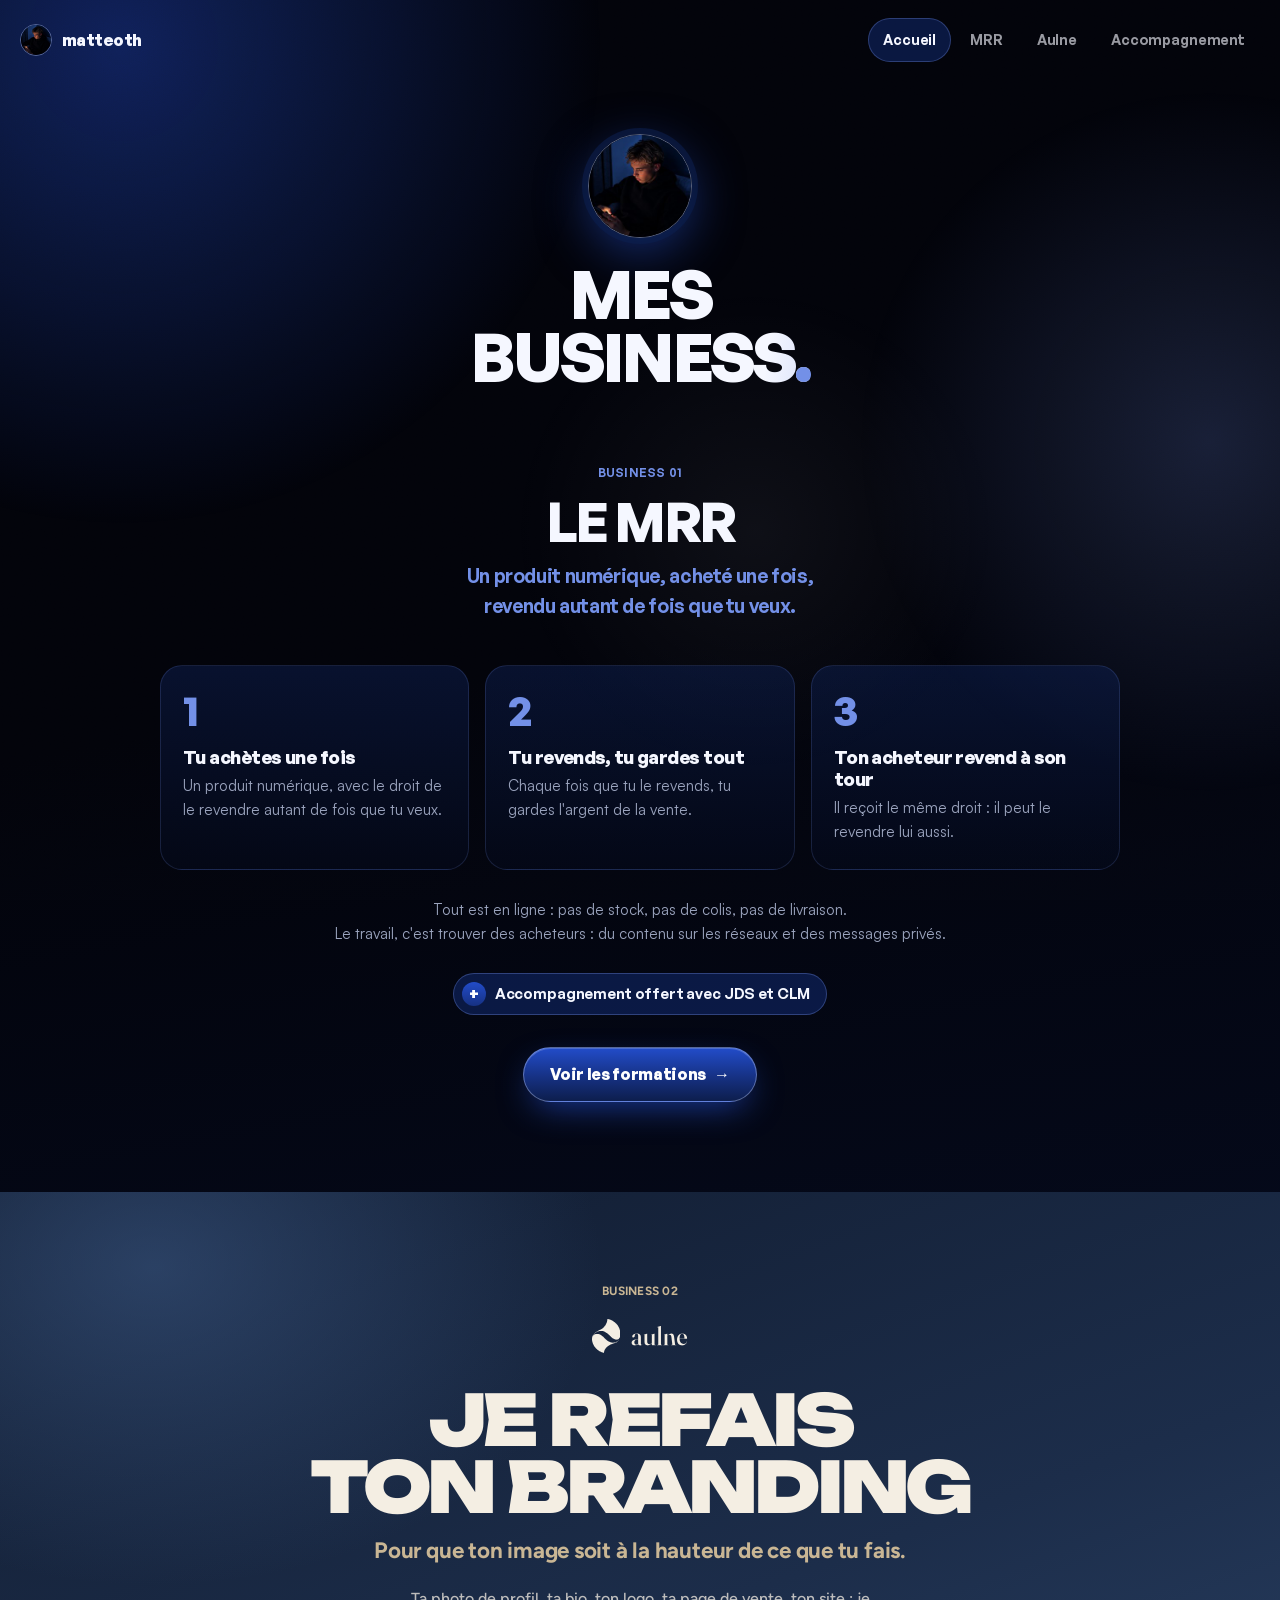
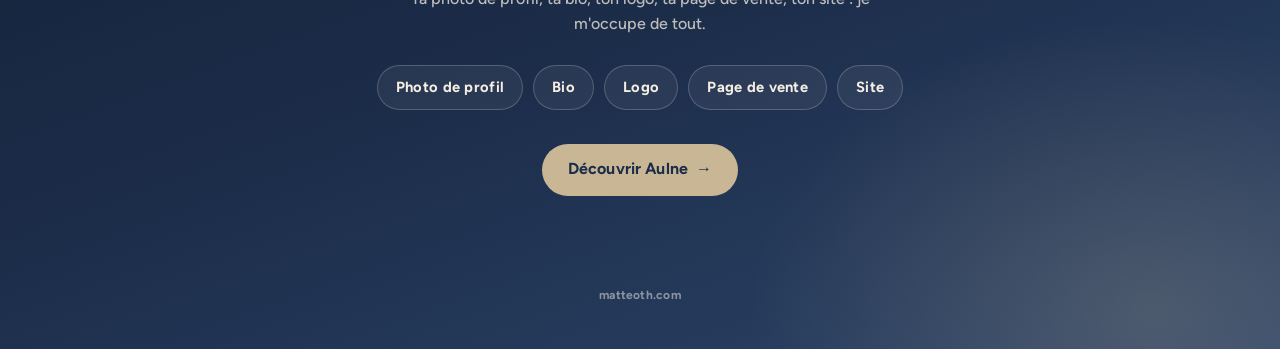
==== commit 059f610b: "Débord de page : la couleur du haut en haut, celle du bas en bas Signalé par Matteo, capture à l'app" ====
--- a/index.html
+++ b/index.html
@@ -1,5 +1,5 @@
 <!DOCTYPE html>
-<html lang="fr">
+<html lang="fr" style="--bord-bas: #2c3f5c">
 <head>
   <meta charset="UTF-8" />
   <!-- Le zoom reste AUTORISÉ : couper le pincement prive de la page ceux
@@ -29,7 +29,7 @@
   <link rel="preload" href="/assets/fonts/satoshi-400.woff2" as="font" type="font/woff2" crossorigin />
   <link rel="stylesheet" href="/assets/fonts.css" />
   <link rel="preload" href="/aulne/fonts/unbounded-latin-wght-normal.woff2" as="font" type="font/woff2" crossorigin />
-  <link rel="stylesheet" href="/assets/site.css?v=19" />
+  <link rel="stylesheet" href="/assets/site.css?v=23" />
 </head>
 
 <body>
--- a/assets/site.css
+++ b/assets/site.css
@@ -23,12 +23,22 @@
   --ease: cubic-bezier(0.2, 0.7, 0.1, 1);
 }
 
-/* Le fond du DOCUMENT, et pas seulement celui du body : c'est lui que
-   Safari montre quand on tire la page au-delà de son bord (le geste
-   « actualiser »). Sans couleur ici, le dégradé du body se répétait et
-   laissait paraître une bande claire au-dessus de l'en-tête. Le bleu nuit
-   du haut de la page, pour que le débord le prolonge. */
-html { -webkit-text-size-adjust: 100%; background-color: #040817; }
+/* LE DÉBORD DE PAGE — ce que Safari montre quand on tire la page au-delà
+   de son bord (geste « actualiser » en haut, rebond en bas). Il doit
+   prolonger le bord qu'on tire : la couleur du haut au-dessus, celle du bas
+   en dessous, sans démarcation (signalé par Matteo, capture à l'appui).
+   Une seule couleur de fond de document ne peut pas faire les deux : une
+   couche FIXE derrière la page porte donc les deux moitiés. Pendant le
+   rebond, la page glisse et la couche reste : le haut de l'écran découvre
+   sa moitié haute, le bas sa moitié basse. Elle est sous le fond du body,
+   donc invisible le reste du temps. Les couleurs sont MESURÉES sur le rendu
+   de chaque page (bord haut, bord bas), pas devinées. */
+:root { --bord-haut: #060b20; --bord-bas: #08102f; }
+html { -webkit-text-size-adjust: 100%; background-color: var(--bord-haut); }
+body::before {
+  content: ""; position: fixed; inset: -50vh 0; z-index: -1; pointer-events: none;
+  background: linear-gradient(to bottom, var(--bord-haut) 50%, var(--bord-bas) 50%);
+}
 /* Jamais de fond uni : le noir descend vers le bleu nuit. */
 body {
   min-height: 100svh;
@@ -341,7 +351,9 @@
 /* ============================================================
    ACCOMPAGNEMENT — les trois accompagnements, contenu à venir
    ============================================================ */
-.accomps { display: grid; grid-template-columns: repeat(3, minmax(0, 1fr)); gap: 16px; margin-top: clamp(36px, 5vw, 56px); }
+/* align-items: start : une carte qui se déroule ne doit pas étirer ses
+   voisines restées fermées. */
+.accomps { display: grid; grid-template-columns: repeat(3, minmax(0, 1fr)); align-items: start; gap: 16px; margin-top: clamp(36px, 5vw, 56px); }
 .accomp {
   border-radius: 24px; padding: 26px 24px 28px;
   background: linear-gradient(180deg, rgba(13, 30, 77, 0.6), rgba(5, 10, 28, 0.6));
@@ -377,6 +389,45 @@
   border: 1px solid rgba(176, 193, 242, 0.4);
 }
 .accomp-lien:hover { filter: brightness(1.1); }
+.accomp-prix {
+  margin-top: 16px; font-family: "General Sans", sans-serif; font-weight: 700;
+  font-size: clamp(2rem, 3vw, 2.4rem); letter-spacing: -0.05em; line-height: 1;
+}
+/* La case du prix a la même hauteur sur les trois cartes — celle de deux
+   lignes de texte, plus haute qu'un prix en gros. Sans elle, la carte MRR
+   (une phrase et non un montant) n'avait pas la taille des deux autres, et
+   dès que sa phrase passait sur deux lignes, l'écart changeait de sens. */
+.accomp-prix { display: flex; align-items: center; min-height: 2.9rem; }
+.accomp-prix.petit { font-size: 1rem; font-weight: 500; letter-spacing: -0.01em; line-height: 1.4; color: var(--ink-soft); }
+.accomp-prix.petit strong { font-weight: 700; color: var(--ink); }
+
+/* « Ce qu'il y a dedans » : le résumé est un vrai bouton de 44 px, et son
+   chevron tourne quand le menu est ouvert. */
+.accomp-plus { margin-top: 18px; }
+.accomp-plus summary {
+  display: inline-flex; align-items: center; gap: 10px; min-height: 44px; padding: 0 18px;
+  border-radius: 999px; cursor: pointer; list-style: none;
+  font-family: "General Sans", sans-serif; font-weight: 600; font-size: 0.9rem; color: var(--ink);
+  background: rgba(245, 247, 255, 0.08); border: 1px solid rgba(245, 247, 255, 0.22);
+}
+.accomp-plus summary::-webkit-details-marker { display: none; }
+.accomp-plus summary::after {
+  content: ""; width: 7px; height: 7px; margin-top: -3px;
+  border-right: 2px solid currentColor; border-bottom: 2px solid currentColor; transform: rotate(45deg);
+  transition: transform 0.2s var(--ease);
+}
+.accomp-plus[open] summary::after { transform: rotate(-135deg); margin-top: 3px; }
+.accomp-dedans { margin-top: 16px; padding-top: 16px; border-top: 1px solid rgba(245, 247, 255, 0.14); }
+.accomp-liste { margin-top: 10px; list-style: none; display: grid; gap: 8px; }
+.accomp-liste li { position: relative; padding-left: 18px; font-size: 0.95rem; }
+.accomp-liste li::before { content: ""; position: absolute; left: 0; top: 0.6em; width: 7px; height: 7px; border-radius: 50%; background: var(--bleu-clair); }
+.accomp-liste li.a-venir { padding-left: 0; color: var(--ink-faint); font-style: italic; }
+.accomp-liste li.a-venir::before { display: none; }
+.accomp.un-un .accomp-liste li::before { background: #c4b5fd; }
+.accomp.aulne .accomp-liste li::before { background: #c9b694; }
+.accomp.aulne .accomp-plus summary { color: #f4eee3; border-color: rgba(201, 182, 148, 0.45); background: rgba(201, 182, 148, 0.12); }
+.accomp.aulne .accomp-prix { color: #f4eee3; }
+.accomp-dedans .accomp-lien { margin-top: 16px; }
 .accomp.aulne {
   background:
     radial-gradient(60% 70% at 85% 100%, rgba(201, 182, 148, 0.22), transparent 70%),
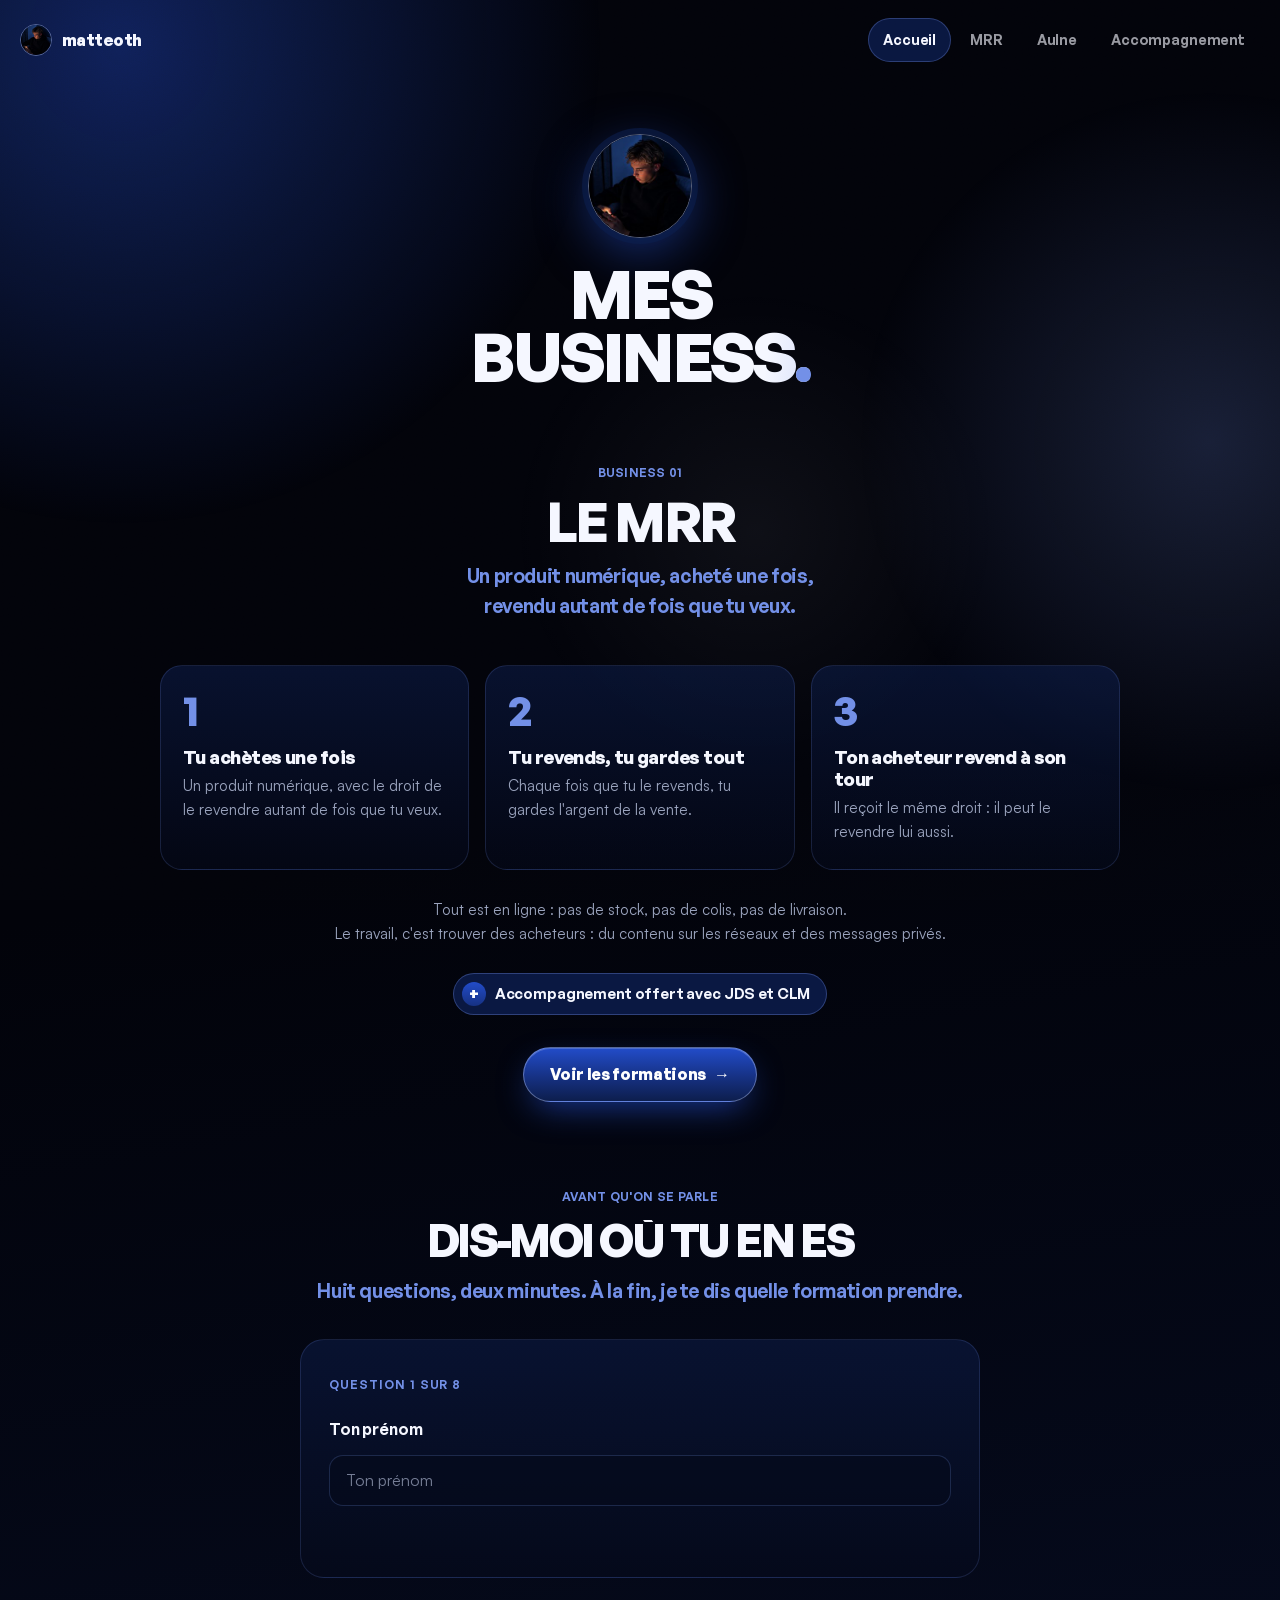
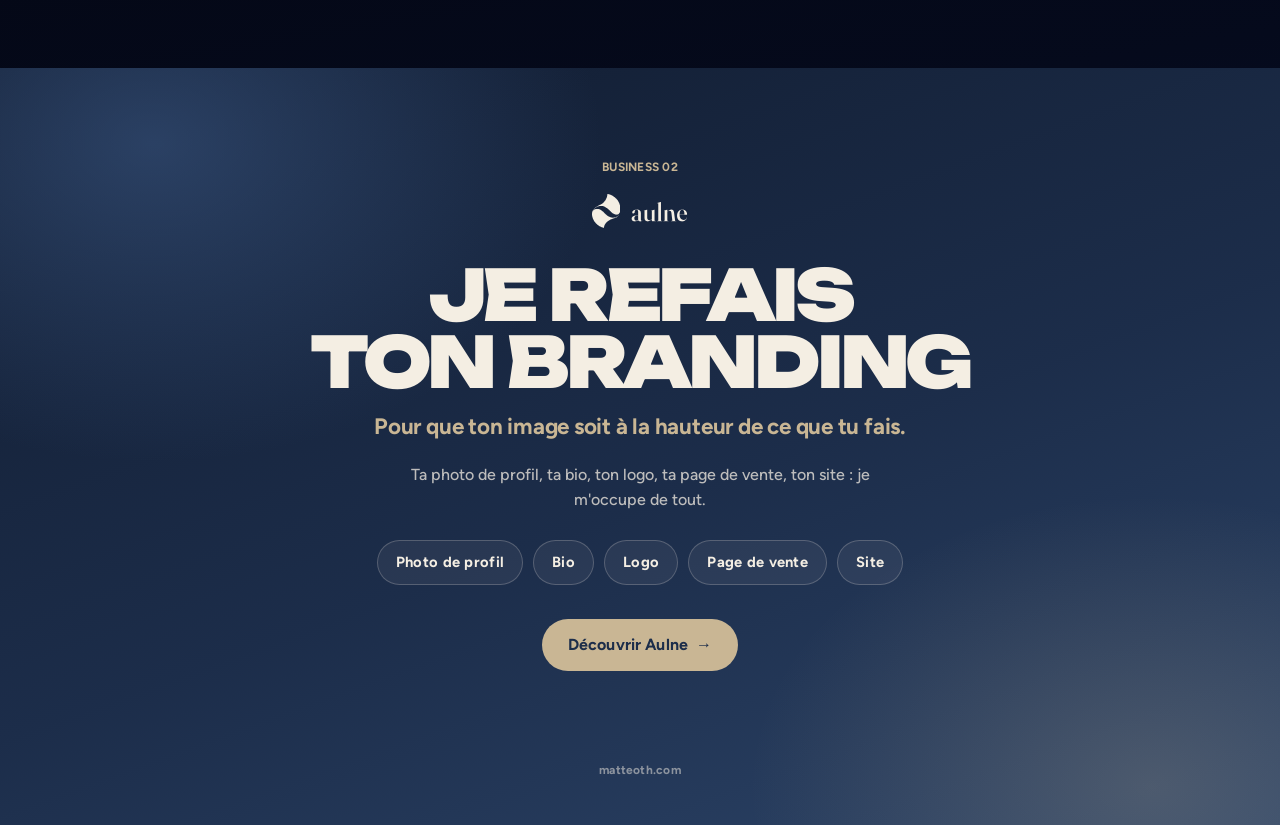
==== commit c22eba06: "Questionnaire sur l'accueil et /mrr, repris de simonbsns.com Huit questions qui se dévoilent une à u" ====
--- a/index.html
+++ b/index.html
@@ -29,7 +29,8 @@
   <link rel="preload" href="/assets/fonts/satoshi-400.woff2" as="font" type="font/woff2" crossorigin />
   <link rel="stylesheet" href="/assets/fonts.css" />
   <link rel="preload" href="/aulne/fonts/unbounded-latin-wght-normal.woff2" as="font" type="font/woff2" crossorigin />
-  <link rel="stylesheet" href="/assets/site.css?v=23" />
+  <link rel="stylesheet" href="/assets/site.css?v=24" />
+  <script>document.documentElement.classList.add("js");</script>
 </head>
 
 <body>
@@ -96,6 +97,136 @@
 
     <p class="cadeau"><span class="cadeau-ico" aria-hidden="true">+</span>Accompagnement offert avec JDS et CLM</p>
     <div class="suite"><a class="acheter" href="/mrr">Voir les formations <span aria-hidden="true">&rarr;</span></a></div>
+  </section>
+
+  <!-- QUESTIONNAIRE — repris de simonbsns.com, à la demande de Matteo.
+       Le MÊME bloc vit sur l'accueil et sur /mrr : le site n'a pas de
+       build, donc le recopier est le prix de l'avoir aux deux endroits. Le
+       script, lui, est commun (assets/questionnaire.js) : la règle de
+       conseil n'existe qu'une fois.
+
+       UN SEUL ÉCRAN, ET PAS D'ÉTAPES À CLIQUER. Sans script, il reste un
+       formulaire entier : toutes les questions sont visibles et le repli
+       sous le bouton dit où envoyer les réponses. -->
+  <section class="formulaire" id="questionnaire" aria-labelledby="titre-questionnaire">
+    <span class="surtitre">Avant qu'on se parle</span>
+    <h2 class="titre" id="titre-questionnaire">Dis-moi où tu en es</h2>
+    <p class="accroche">Huit questions, deux minutes. À la fin, je te dis quelle formation prendre.</p>
+
+    <form class="questionnaire" id="qualif" novalidate>
+      <!-- Un formulaire qui se dévoile n'annonce plus sa longueur : le
+           compteur rend ce que le dévoilement enlève. -->
+      <p class="progres avec-js-bloc" id="progres" aria-live="polite">Question 1 sur 8</p>
+      <div class="champ ouverte" data-etape="1">
+        <label class="intitule" for="q-prenom">Ton prénom</label>
+        <input class="saisie" type="text" id="q-prenom" name="prenom" autocomplete="given-name" placeholder="Ton prénom" />
+      </div>
+
+      <!-- LES TRANCHES SONT LA RÈGLE, donnée par Matteo : chacune dit sur
+           elle-même la formation qu'elle conseille (data-offre) et les
+           façons de la payer (data-modes). Pour changer la règle, on change
+           ces attributs ; le script ne décide rien. Aucun paiement n'est
+           proposé au-dessus du haut de sa tranche : 64 – 127 € ne voit que
+           JDS en deux fois, puisque 127 € en une fois est la borne haute. -->
+      <fieldset class="champ" data-etape="2">
+        <legend>
+          Ce que tu peux investir pour démarrer
+          <span class="aide">Je ne te conseillerai rien au-dessus.</span>
+        </legend>
+        <div class="pastilles">
+          <input type="radio" name="budget" id="b0" data-offre="cfs" data-modes="une" value="Moins de 64 €" /><label for="b0">Moins de 64 €</label>
+          <input type="radio" name="budget" id="b1" data-offre="jds" data-modes="deux" value="64 à 127 €" /><label for="b1">64 – 127 €</label>
+          <input type="radio" name="budget" id="b2" data-offre="jds" data-modes="une deux" value="127 à 150 €" /><label for="b2">127 – 150 €</label>
+          <input type="radio" name="budget" id="b3" data-offre="clm" data-modes="deux" value="150 à 300 €" /><label for="b3">150 – 300 €</label>
+          <input type="radio" name="budget" id="b4" data-offre="clm" data-modes="une deux" value="300 € et plus" /><label for="b4">300 € et plus</label>
+        </div>
+      </fieldset>
+
+      <fieldset class="champ" data-etape="3">
+        <legend>Ta situation aujourd'hui</legend>
+        <div class="pastilles">
+          <input type="radio" name="situation" id="s1" value="Étudiant" /><label for="s1">Étudiant</label>
+          <input type="radio" name="situation" id="s2" value="Salarié" /><label for="s2">Salarié</label>
+          <input type="radio" name="situation" id="s3" value="Entrepreneur" /><label for="s3">Entrepreneur / indépendant</label>
+          <input type="radio" name="situation" id="s4" value="Sans emploi" /><label for="s4">Sans emploi</label>
+          <input type="radio" name="situation" id="s5" value="Autre" /><label for="s5">Autre</label>
+        </div>
+      </fieldset>
+
+      <fieldset class="champ" data-etape="4">
+        <legend>Ce dont tu as le plus besoin</legend>
+        <div class="pastilles">
+          <input type="radio" name="besoin" id="n1" value="Apprendre les bases" /><label for="n1">Apprendre les bases</label>
+          <input type="radio" name="besoin" id="n2" value="Être accompagné" /><label for="n2">Être accompagné</label>
+          <input type="radio" name="besoin" id="n3" value="Optimiser ce que je fais déjà" /><label for="n3">Optimiser ce que je fais déjà</label>
+        </div>
+      </fieldset>
+
+      <div class="champ" data-etape="5">
+        <label class="intitule" for="q-age">Ton âge</label>
+        <!-- inputmode numeric fait monter le pavé numérique au téléphone. -->
+        <input class="saisie" type="number" inputmode="numeric" min="13" max="99" id="q-age" name="age" placeholder="Ton âge" />
+      </div>
+
+      <fieldset class="champ" data-etape="6">
+        <legend>Tes revenus actuels <span class="aide">Facultatif</span></legend>
+        <div class="pastilles">
+          <input type="radio" name="revenus" id="r1" value="Aucun" /><label for="r1">Aucun</label>
+          <input type="radio" name="revenus" id="r2" value="Moins de 500 €/mois" /><label for="r2">&lt; 500 €</label>
+          <input type="radio" name="revenus" id="r3" value="500 à 1 500 €/mois" /><label for="r3">500 – 1 500 €</label>
+          <input type="radio" name="revenus" id="r4" value="1 500 à 3 000 €/mois" /><label for="r4">1 500 – 3 000 €</label>
+          <input type="radio" name="revenus" id="r5" value="Plus de 3 000 €/mois" /><label for="r5">&gt; 3 000 €</label>
+          <input type="radio" name="revenus" id="r6" value="Préfère ne pas dire" /><label for="r6">Je préfère ne pas dire</label>
+        </div>
+      </fieldset>
+
+      <fieldset class="champ" data-etape="7">
+        <legend>Tu as déjà essayé quelque chose&nbsp;?</legend>
+        <div class="pastilles">
+          <input type="radio" name="deja" id="d1" value="Jamais rien essayé" /><label for="d1">Jamais</label>
+          <input type="radio" name="deja" id="d2" value="Essayé, sans résultat" /><label for="d2">Oui, sans résultat</label>
+          <input type="radio" name="deja" id="d3" value="Déjà des résultats" /><label for="d3">Oui, j'ai déjà des résultats</label>
+        </div>
+      </fieldset>
+
+      <div class="champ" data-etape="8">
+        <label class="intitule" for="q-objectif">
+          Ton objectif, et pourquoi maintenant
+          <span class="aide">Trois lignes suffisent.</span>
+        </label>
+        <textarea class="saisie" id="q-objectif" name="objectif" rows="4"
+          placeholder="Ce que tu veux atteindre, et ce qui fait que tu t'y mets maintenant."></textarea>
+      </div>
+
+      <!-- LA RÉPONSE, affichée avec la dernière question sans attendre
+           l'envoi : la personne vient de dire ce qu'elle cherche, elle mérite
+           une réponse tout de suite. Sans script, elle n'existe pas. -->
+      <div class="orientation" id="orientation" aria-live="polite" hidden>
+        <span class="orientation-sur">Ce que je te conseille</span>
+        <p class="orientation-titre" id="o-titre"></p>
+        <p class="orientation-prix" id="o-prix"></p>
+        <p class="orientation-raison" id="o-raison"></p>
+        <div class="orientation-liens" id="o-liens"></div>
+        <p class="orientation-ensuite">Et envoie-moi tes réponses, qu'on en parle.</p>
+      </div>
+
+      <div class="envoi" data-etape="9">
+        <button type="submit" class="acheter avec-js">Envoyer sur Instagram <span aria-hidden="true">&rarr;</span></button>
+        <button type="button" class="cta-sobre avec-js" id="copier">Copier seulement</button>
+        <p class="sans-js">
+          Réponds aux questions ci-dessus, puis envoie-les-moi en message sur
+          <a href="https://www.instagram.com/oth.matteo/" target="_blank" rel="noopener">Instagram, @oth.matteo</a>.
+        </p>
+      </div>
+      <p class="etat" id="etat" role="status" aria-live="polite"></p>
+      <!-- Instagram s'ouvre par une VRAIE ancre cliquée pendant le geste :
+           window.location part dans le vide dans les navigateurs des
+           applications sociales, d'où arrivent ces visiteurs, et Safari
+           bloque un window.open lancé après une promesse. Instagram
+           n'accepte pas de message pré-rempli : les réponses passent par le
+           presse-papier. -->
+      <a id="envoi-insta" href="https://www.instagram.com/oth.matteo/" target="_blank" rel="noopener" hidden aria-hidden="true" tabindex="-1">Ouvrir Instagram</a>
+    </form>
   </section>
 
   <!-- AULNE — business 02, DANS LA DA D'AULNE et non dans celle du site :
@@ -129,5 +260,6 @@
          fond bleu du site sous le marine d'Aulne. -->
     <p class="aulne-pied">matteoth.com</p>
   </section>
+  <script src="/assets/questionnaire.js?v=1" defer></script>
 </body>
 </html>
--- a/assets/site.css
+++ b/assets/site.css
@@ -457,3 +457,125 @@
   .halo, .titre, .titre .point, .accroche, .profil, .formations { animation: none; }
   .acheter, .barre a { transition: none; }
 }
+
+/* ============================================================
+   QUESTIONNAIRE — accueil et /mrr, repris de simonbsns.com
+   ============================================================ */
+.formulaire { position: relative; z-index: 1; max-width: 720px; margin: 0 auto; padding: clamp(64px, 9vh, 96px) 20px 0; text-align: center; scroll-margin-top: 24px; }
+.formulaire .titre { margin-top: 12px; font-size: clamp(1.7rem, 4.4vw, 2.8rem); }
+.questionnaire {
+  margin-top: 32px; text-align: left; display: flex; flex-direction: column; gap: 34px;
+  padding: 36px 28px; border-radius: 24px;
+  background: linear-gradient(180deg, rgba(13, 30, 77, 0.5), rgba(5, 10, 28, 0.5));
+  border: 1px solid rgba(115, 144, 231, 0.18);
+}
+.champ { display: flex; flex-direction: column; gap: 14px; }
+fieldset.champ { border: 0; min-width: 0; }
+.champ > legend, .champ > .intitule {
+  font-family: "General Sans", sans-serif; font-weight: 600; font-size: 1rem; letter-spacing: -0.01em;
+  color: var(--ink); padding: 0;
+}
+/* Un legend n'est pas un enfant flex : le gap ne s'applique jamais entre
+   lui et la première réponse, son écart s'écrit donc à la main. */
+.champ > legend { margin-bottom: 14px; }
+.champ .aide { display: block; margin-top: 5px; font-family: "Satoshi", sans-serif; font-weight: 400; font-size: 13px; color: var(--ink-faint); }
+
+.saisie {
+  width: 100%; min-height: 48px; padding: 12px 16px; border-radius: 14px;
+  background: rgba(5, 10, 28, 0.6); border: 1px solid rgba(115, 144, 231, 0.22);
+  color: var(--ink); font: inherit; font-size: 1rem;
+  transition: border-color 0.2s var(--ease), box-shadow 0.2s var(--ease);
+}
+.saisie::placeholder { color: var(--ink-faint); }
+.saisie:focus { outline: none; border-color: var(--bleu-clair); box-shadow: 0 0 0 3px rgba(34, 76, 201, 0.3); }
+textarea.saisie { resize: vertical; min-height: 96px; line-height: 1.55; }
+
+/* Le masquage est conditionné à la classe js, posée par la page : sans
+   script, toutes les questions restent visibles et le formulaire marche. */
+.js #qualif [data-etape]:not(.ouverte) { display: none; }
+#qualif [data-etape].ouverte { animation: monte 0.45s var(--ease) both; }
+
+.progres {
+  font-family: "General Sans", sans-serif; font-weight: 600; font-size: 12px; letter-spacing: 0.08em;
+  text-transform: uppercase; color: var(--bleu-clair); margin-bottom: -12px;
+}
+.avec-js-bloc { display: none; }
+.js .avec-js-bloc { display: block; }
+
+.pastilles { display: flex; flex-wrap: wrap; gap: 10px; }
+/* Le bouton radio reste un VRAI bouton radio, masqué à l'œil seulement :
+   clavier, groupage par name et lecture d'écran viennent avec. */
+.pastilles input {
+  position: absolute; width: 1px; height: 1px; opacity: 0;
+  overflow: hidden; clip: rect(0 0 0 0); white-space: nowrap;
+}
+.pastilles label {
+  display: inline-flex; align-items: center; min-height: 44px; padding: 10px 17px;
+  border-radius: 999px; cursor: pointer; font-size: 0.94rem; color: var(--ink-soft);
+  background: rgba(5, 10, 28, 0.5); border: 1px solid rgba(115, 144, 231, 0.2);
+  transition: color 0.2s var(--ease), border-color 0.2s var(--ease), background 0.2s var(--ease);
+}
+.pastilles label:hover { color: var(--ink); border-color: rgba(115, 144, 231, 0.45); }
+.pastilles input:checked + label {
+  color: #fff; background: linear-gradient(180deg, var(--bleu-vif), var(--bleu) 60%, var(--bleu-nuit));
+  border-color: rgba(176, 193, 242, 0.5);
+  box-shadow: inset 0 1px 0 rgba(255, 255, 255, 0.18), 0 6px 20px -10px rgba(34, 76, 201, 0.8);
+}
+/* Masquer le radio masque son contour de focus : on le rend au label. */
+.pastilles input:focus-visible + label { outline: 2px solid var(--bleu-clair); outline-offset: 2px; }
+
+.envoi { display: flex; flex-wrap: wrap; gap: 12px; align-items: center; }
+.envoi .acheter, .orientation-liens .acheter { margin-top: 0; padding: 14px 24px; cursor: pointer; font: inherit; font-family: "General Sans", sans-serif; font-weight: 700; font-size: 1rem; }
+.cta-sobre {
+  display: inline-flex; align-items: center; justify-content: center; gap: 8px;
+  min-height: 54px; padding: 14px 24px; border-radius: 999px; cursor: pointer; text-decoration: none;
+  font-family: "General Sans", sans-serif; font-weight: 600; font-size: 0.96rem;
+  color: var(--ink); background: rgba(5, 10, 28, 0.5); border: 1px solid rgba(115, 144, 231, 0.3);
+  transition: border-color 0.2s var(--ease), background 0.2s var(--ease);
+}
+.cta-sobre:hover { border-color: var(--bleu-clair); background: rgba(22, 49, 131, 0.5); }
+.sans-js { font-size: 0.92rem; color: var(--ink-soft); }
+.sans-js a { color: var(--bleu-pale); }
+.js .sans-js { display: none; }
+.avec-js { display: none; }
+.js .avec-js { display: inline-flex; }
+.etat { margin-top: -18px; font-size: 0.9rem; color: var(--bleu-clair); min-height: 1.3em; }
+
+/* display: flex écraserait l'attribut hidden : la règle qui suit le rétablit. */
+.orientation {
+  display: flex; flex-direction: column; gap: 10px; align-items: flex-start;
+  padding: 24px 22px; border-radius: 20px;
+  background: linear-gradient(145deg, rgba(22, 49, 131, 0.42), rgba(13, 30, 77, 0.18));
+  border: 1px solid rgba(115, 144, 231, 0.35);
+}
+.orientation[hidden] { display: none; }
+.orientation-sur { font-family: "General Sans", sans-serif; font-weight: 600; font-size: 11px; letter-spacing: 0.08em; text-transform: uppercase; color: var(--bleu-clair); }
+.orientation-titre { font-family: "General Sans", sans-serif; font-weight: 700; font-size: 1.6rem; letter-spacing: -0.04em; line-height: 1.1; color: var(--ink); }
+.orientation-prix { margin-top: -4px; font-family: "General Sans", sans-serif; font-weight: 600; font-size: 1.02rem; color: var(--bleu-pale); }
+.orientation-prix:empty { display: none; }
+.orientation-raison { color: var(--ink-soft); font-size: 0.97rem; }
+/* align-self: stretch, sans quoi la rangée se réduit à la largeur de son
+   bouton et le « 100 % » du téléphone ne vaut plus rien. */
+.orientation-liens { display: flex; flex-wrap: wrap; gap: 10px; margin-top: 6px; align-self: stretch; }
+/* Le détail est un LIEN, pas un troisième bouton : il ne paie rien. */
+.orientation-detail {
+  display: inline-flex; align-items: center; min-height: 44px;
+  color: var(--bleu-clair); font-size: 0.92rem; text-decoration: underline; text-underline-offset: 3px;
+}
+.orientation-detail:hover { color: var(--bleu-pale); }
+.orientation-ensuite { margin-top: 2px; color: var(--ink-soft); font-size: 0.9rem; }
+
+/* La formation vers laquelle le questionnaire envoie se signale à l'arrivée. */
+.formation { scroll-margin-top: 24px; }
+.formation:target { box-shadow: 0 0 0 2px var(--bleu-clair), 0 18px 50px -20px rgba(34, 76, 201, 0.7); }
+
+@media (max-width: 520px) {
+  .questionnaire { padding: 28px 18px; gap: 30px; }
+  .pastilles { gap: 8px; }
+  .pastilles label { padding: 10px 14px; font-size: 0.9rem; }
+  .envoi { flex-direction: column; align-items: stretch; }
+  .envoi .acheter, .envoi .cta-sobre, .orientation-liens .acheter, .orientation-liens .cta-sobre { width: 100%; text-align: center; }
+}
+@media (prefers-reduced-motion: reduce) {
+  #qualif [data-etape].ouverte { animation: none; }
+}
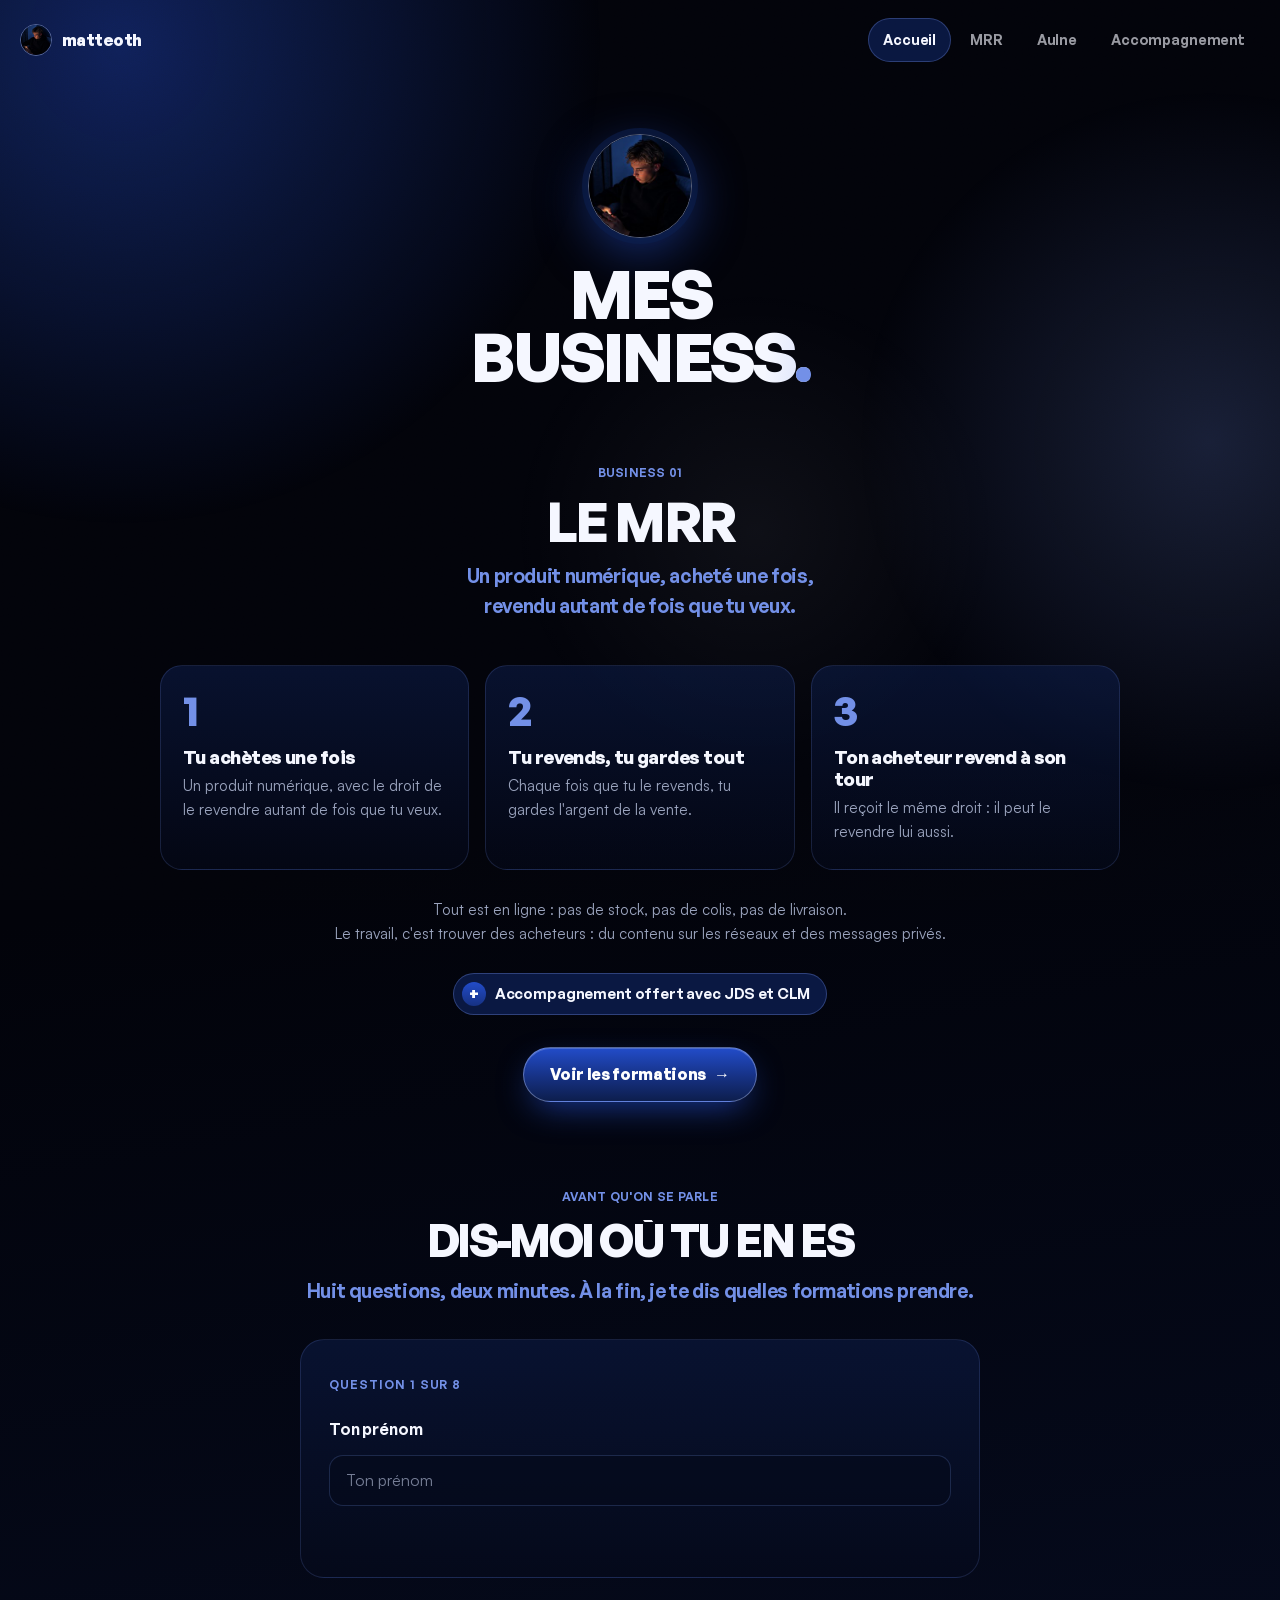
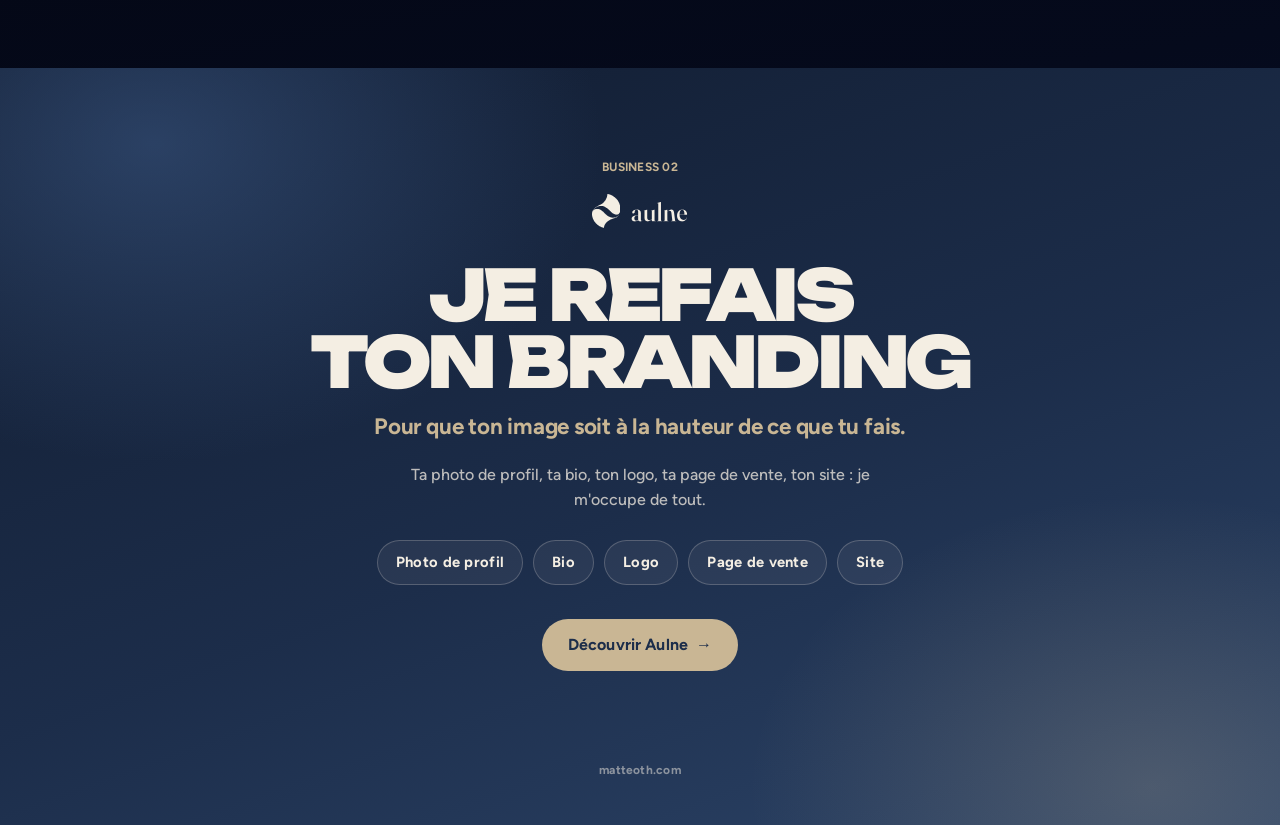
==== commit 5420ca42: "Questionnaire : deux formations conseillées par tranche, CFS offerte avec la JDS 35-127 € → JDS et C" ====
--- a/index.html
+++ b/index.html
@@ -29,7 +29,7 @@
   <link rel="preload" href="/assets/fonts/satoshi-400.woff2" as="font" type="font/woff2" crossorigin />
   <link rel="stylesheet" href="/assets/fonts.css" />
   <link rel="preload" href="/aulne/fonts/unbounded-latin-wght-normal.woff2" as="font" type="font/woff2" crossorigin />
-  <link rel="stylesheet" href="/assets/site.css?v=24" />
+  <link rel="stylesheet" href="/assets/site.css?v=26" />
   <script>document.documentElement.classList.add("js");</script>
 </head>
 
@@ -111,7 +111,7 @@
   <section class="formulaire" id="questionnaire" aria-labelledby="titre-questionnaire">
     <span class="surtitre">Avant qu'on se parle</span>
     <h2 class="titre" id="titre-questionnaire">Dis-moi où tu en es</h2>
-    <p class="accroche">Huit questions, deux minutes. À la fin, je te dis quelle formation prendre.</p>
+    <p class="accroche">Huit questions, deux minutes. À la fin, je te dis quelles formations prendre.</p>
 
     <form class="questionnaire" id="qualif" novalidate>
       <!-- Un formulaire qui se dévoile n'annonce plus sa longueur : le
@@ -123,22 +123,20 @@
       </div>
 
       <!-- LES TRANCHES SONT LA RÈGLE, donnée par Matteo : chacune dit sur
-           elle-même la formation qu'elle conseille (data-offre) et les
-           façons de la payer (data-modes). Pour changer la règle, on change
-           ces attributs ; le script ne décide rien. Aucun paiement n'est
-           proposé au-dessus du haut de sa tranche : 64 – 127 € ne voit que
-           JDS en deux fois, puisque 127 € en une fois est la borne haute. -->
+           elle-même les formations qu'elle conseille, dans l'ordre où on les
+           montre (data-offre). Pour changer la règle, on change ces
+           attributs ; le script ne décide rien. Les bornes sont les PRIX
+           ENTIERS (35, 127, 300 €) : 64 € et 150 € ne sont que des
+           mensualités, rappelées en petit sur la pastille. -->
       <fieldset class="champ" data-etape="2">
         <legend>
           Ce que tu peux investir pour démarrer
           <span class="aide">Je ne te conseillerai rien au-dessus.</span>
         </legend>
         <div class="pastilles">
-          <input type="radio" name="budget" id="b0" data-offre="cfs" data-modes="une" value="Moins de 64 €" /><label for="b0">Moins de 64 €</label>
-          <input type="radio" name="budget" id="b1" data-offre="jds" data-modes="deux" value="64 à 127 €" /><label for="b1">64 – 127 €</label>
-          <input type="radio" name="budget" id="b2" data-offre="jds" data-modes="une deux" value="127 à 150 €" /><label for="b2">127 – 150 €</label>
-          <input type="radio" name="budget" id="b3" data-offre="clm" data-modes="deux" value="150 à 300 €" /><label for="b3">150 – 300 €</label>
-          <input type="radio" name="budget" id="b4" data-offre="clm" data-modes="une deux" value="300 € et plus" /><label for="b4">300 € et plus</label>
+          <input type="radio" name="budget" id="b0" data-offre="jds cfs" value="35 à 127 €" /><label for="b0">35 – 127 €</label>
+          <input type="radio" name="budget" id="b1" data-offre="jds clm" value="127 à 300 €" /><label for="b1">127 – 300 €<span class="x2">(ou en 2 fois)</span></label>
+          <input type="radio" name="budget" id="b2" data-offre="clm jds" value="300 € et plus" /><label for="b2">300 € et plus<span class="x2">(ou en 2 fois)</span></label>
         </div>
       </fieldset>
 
@@ -203,10 +201,7 @@
            une réponse tout de suite. Sans script, elle n'existe pas. -->
       <div class="orientation" id="orientation" aria-live="polite" hidden>
         <span class="orientation-sur">Ce que je te conseille</span>
-        <p class="orientation-titre" id="o-titre"></p>
-        <p class="orientation-prix" id="o-prix"></p>
-        <p class="orientation-raison" id="o-raison"></p>
-        <div class="orientation-liens" id="o-liens"></div>
+        <div class="orientation-offres" id="o-offres"></div>
         <p class="orientation-ensuite">Et envoie-moi tes réponses, qu'on en parle.</p>
       </div>
 
@@ -260,6 +255,6 @@
          fond bleu du site sous le marine d'Aulne. -->
     <p class="aulne-pied">matteoth.com</p>
   </section>
-  <script src="/assets/questionnaire.js?v=1" defer></script>
+  <script src="/assets/questionnaire.js?v=2" defer></script>
 </body>
 </html>
--- a/assets/site.css
+++ b/assets/site.css
@@ -579,3 +579,18 @@
 @media (prefers-reduced-motion: reduce) {
   #qualif [data-etape].ouverte { animation: none; }
 }
+/* Le rappel du paiement en deux fois, en petit dans la pastille : la
+   tranche se lit au prix entier, la mensualité n'est qu'une précision. */
+.pastilles .x2 { margin-left: 6px; font-size: 0.78em; opacity: 0.7; }
+/* Plusieurs formations conseillées : chacune sa carte, séparées d'un filet. */
+.orientation-offres { display: flex; flex-direction: column; align-self: stretch; }
+.o-offre { display: flex; flex-direction: column; gap: 8px; align-items: flex-start; padding: 16px 0; }
+.o-offre:first-child { padding-top: 6px; }
+.o-offre + .o-offre { border-top: 1px solid rgba(115, 144, 231, 0.2); }
+.o-offre .orientation-prix { margin-top: -2px; }
+.orientation-offert {
+  padding: 5px 12px; border-radius: 999px;
+  font-family: "General Sans", sans-serif; font-weight: 600; font-size: 0.86rem;
+  color: #fff; background: linear-gradient(180deg, var(--bleu-vif), var(--bleu));
+}
+.o-offre .orientation-liens { margin-top: 4px; }
